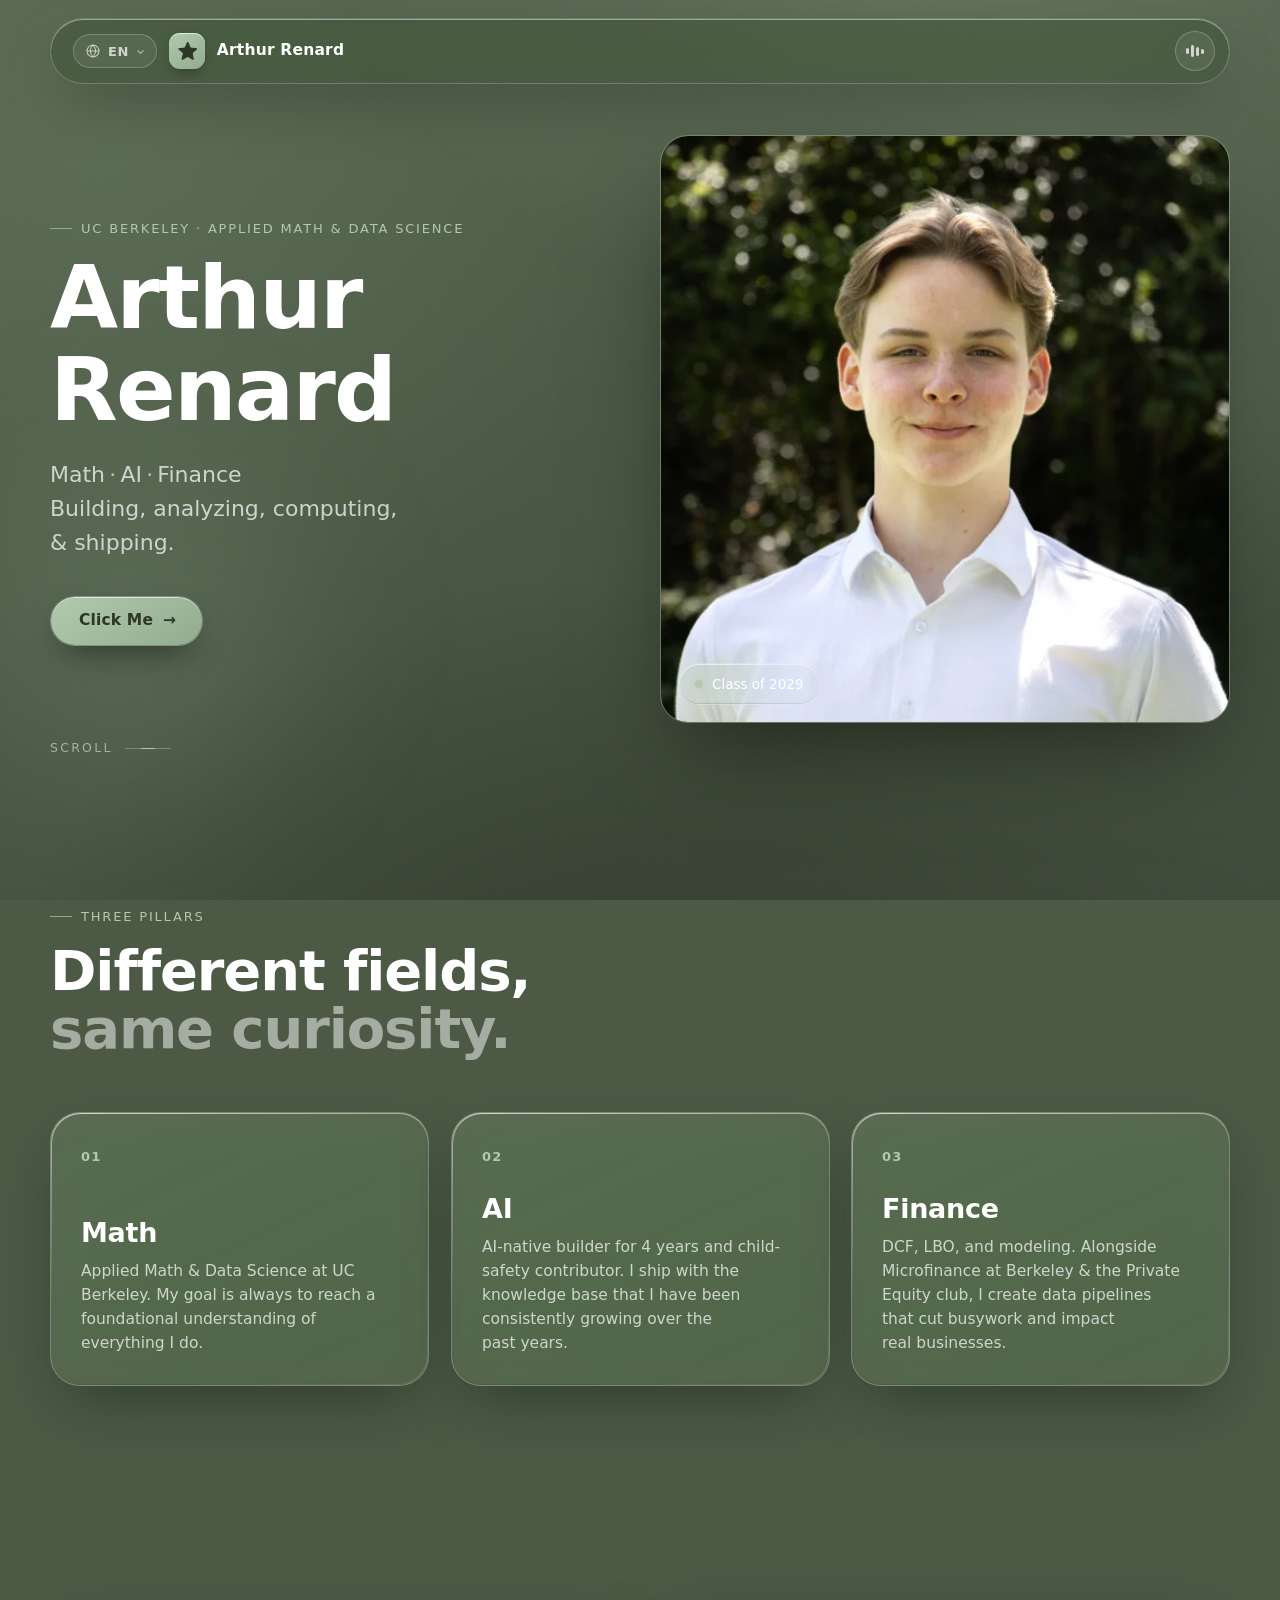
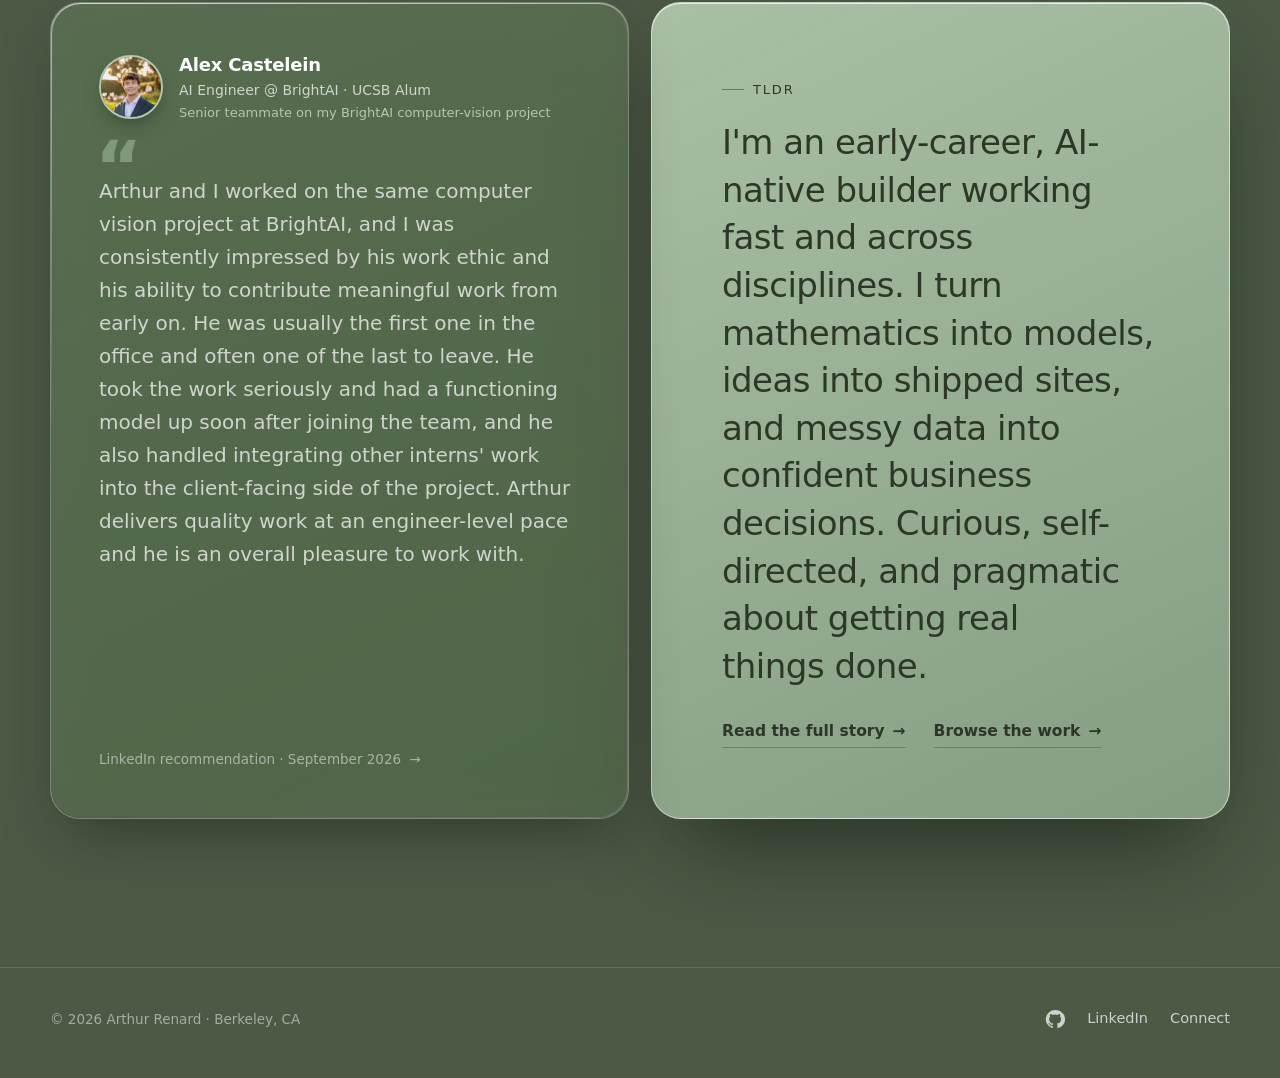
==== index.html @ 9ba9e8b3 "Fix blank pages on slow connections On a slow connection, clicking a page faded the current content " ====
<!DOCTYPE html>
<html lang="en">
<head>
  <meta charset="UTF-8" />
  <script>document.documentElement.classList.add("js");</script>
  <meta name="viewport" content="width=device-width, initial-scale=1.0" />
  <title>Arthur Renard — Math · AI · Finance</title>
  <meta name="description" content="Arthur Renard — UC Berkeley Applied Math & Data Science student, AI-native builder and analyst. Building, analyzing, and shipping across math, AI, and finance." />
  <meta property="og:title" content="Arthur Renard — Math · AI · Finance" />
  <meta property="og:description" content="AI-native builder and analyst working across math, AI, and finance." />
  <meta property="og:type" content="website" />
  <meta property="og:site_name" content="Arthur Renard" />
  <meta property="og:url" content="https://arthur-renard.com/" />
  <meta property="og:image" content="https://arthur-renard.com/og-image.png" />
  <meta property="og:image:width" content="1200" />
  <meta property="og:image:height" content="630" />
  <meta property="og:image:alt" content="Arthur Renard — Math · AI · Finance" />
  <meta name="twitter:card" content="summary_large_image" />
  <meta name="twitter:title" content="Arthur Renard — Math · AI · Finance" />
  <meta name="twitter:description" content="UC Berkeley Applied Math &amp; Data Science student, AI-native builder and analyst." />
  <meta name="twitter:image" content="https://arthur-renard.com/og-image.png" />
  <link rel="canonical" href="https://arthur-renard.com/" />
  <meta name="author" content="Arthur Renard" />
  <meta name="robots" content="index, follow, max-image-preview:large, max-snippet:-1" />
  <meta name="theme-color" content="#4b5945" />
  <meta name="keywords" content="Arthur Renard, UC Berkeley, Applied Math, Data Science, AI, machine learning, finance, LLM, builder" />

  <link rel="icon" type="image/png" sizes="96x96" href="favicon-96.png" />
  <link rel="icon" type="image/png" sizes="48x48" href="favicon-48.png" />
  <link rel="icon" type="image/png" sizes="32x32" href="favicon-32.png" />
  <link rel="icon" type="image/png" sizes="16x16" href="favicon-16.png" />
  <link rel="apple-touch-icon" sizes="180x180" href="apple-touch-icon.png" />
  <link rel="manifest" href="site.webmanifest" />

  <script type="application/ld+json">
  {
    "@context": "https://schema.org",
    "@type": "Person",
    "name": "Arthur Renard",
    "url": "https://arthur-renard.com/",
    "image": "https://arthur-renard.com/og-image.png",
    "jobTitle": "Applied Math & Data Science Student",
    "description": "UC Berkeley Applied Math & Data Science student, AI-native builder and analyst working across math, AI, and finance.",
    "alumniOf": { "@type": "CollegeOrUniversity", "name": "University of California, Berkeley" },
    "knowsAbout": ["Artificial Intelligence", "Mathematics", "Finance", "Machine Learning", "Data Science", "Large Language Models"],
    "sameAs": [
      "https://github.com/arthur-r-bot",
      "https://www.linkedin.com/in/arthur-m-renard"
    ]
  }
  </script>

  <link rel="stylesheet" href="styles.css?v=3" />
  <style id="tweak-overrides">
    /* Horizontal-drift controls (driven by the Tweaks panel) */
    /* Defaults match the saved Tweaks below, so the hero looks the same
       when Home arrives through an in-place page swap (router.js). */
    :root { --h-drift-dur: 4s; --h-drift-dist: 64px; --portrait-ratio: 1.6; --hero-min: 82vh; }
    .reveal[data-drift="left"]  { --drift: calc(var(--h-drift-dist) * -1); }
    .reveal[data-drift="right"] { --drift: var(--h-drift-dist); }
    .reveal[data-drift="left"],
    .reveal[data-drift="right"] {
      transition: opacity 0.9s var(--ease-out), transform var(--h-drift-dur) var(--ease-out);
    }

    /* Hero fills the viewport; scroll hint sits near the bottom. */
    .hero {
      min-height: var(--hero-min, 100vh);
      display: flex;
      flex-direction: column;
      padding-top: clamp(118px, 15vh, 175px);
      padding-bottom: 34px;
      overflow-x: clip;
    }
    .hero > .hero-grid {
      flex: 1 1 auto;
      /* Widen the portrait column so the headshot fills the dead space */
      grid-template-columns: minmax(0, 1fr) minmax(360px, 1.02fr);
      gap: clamp(28px, 4vw, 64px);
      align-items: center;
    }
    .hero .scroll-hint { margin: 16px auto 0; }

    /* Big headshot: fills its (wide) column; height follows the ratio knob,
       capped so it never overruns the hero. Double-click a filled slot to
       reposition the crop. */
    .hero-portrait { max-width: none; width: 100%; justify-self: stretch; }
    .portrait-slot {
      width: 100%;
      height: auto;
      aspect-ratio: 1 / var(--portrait-ratio, 1.3);
      max-height: calc(var(--hero-min, 100vh) - 150px);
    }

    @media (max-width: 860px) {
      .hero { min-height: 0; padding-top: clamp(120px, 18vh, 160px); }
      .hero > .hero-grid { grid-template-columns: 1fr; }
      .hero-portrait { max-width: 440px; justify-self: center; margin: 0 auto 10px; }
      .portrait-slot { max-height: none; }
    }
  </style>
</head>
<body>
  <div class="bg-field"></div>
  <div class="bg-grain"></div>
  <div class="scroll-progress"></div>

  <nav class="nav">
    <div class="nav-left">
      <div class="lang-switch">
        <button class="lang-btn" aria-haspopup="listbox" aria-expanded="false" aria-label="Change language">
          <svg class="lang-globe" viewBox="0 0 24 24" fill="none" stroke="currentColor" stroke-width="1.6">
            <circle cx="12" cy="12" r="9"></circle>
            <path d="M3 12h18"></path>
            <path d="M12 3c2.6 2.7 3.9 5.8 3.9 9s-1.3 6.3-3.9 9c-2.6-2.7-3.9-5.8-3.9-9S9.4 5.7 12 3z"></path>
          </svg>
          <span class="lang-code">EN</span>
          <svg class="lang-caret" viewBox="0 0 12 12" fill="none" stroke="currentColor" stroke-width="1.8"><path d="M2 4.5l4 4 4-4"></path></svg>
        </button>
        <ul class="lang-menu" role="listbox" aria-label="Language">
          <li><button data-lang="en" role="option">English</button></li>
          <li><button data-lang="fr" role="option">Français</button></li>
          <li><button data-lang="ko" role="option">한국어</button></li>
          <li><button data-lang="es" role="option">Español</button></li>
        </ul>
      </div>
      <a class="brand" href="index.html">
        <span class="monogram" role="img" aria-label="Arthur Renard"><span class="mono-glyph" aria-hidden="true"></span></span>
        <span class="brand-name">Arthur Renard</span>
      </a>
    </div>
    <div class="nav-links">
      <a href="index.html" data-i18n="navHome">Home</a>
      <a href="about.html" data-i18n="navAbout">About</a>
      <a href="work.html" data-i18n="navWork">Work</a>
      <a href="connect.html" data-i18n="navConnect">Connect</a>
    </div>
    <button class="nav-toggle" aria-label="Menu"><span></span><span></span><span></span></button>
  </nav>

  <main>
    <!-- ============ HERO ============ -->
    <section class="hero section-pad" data-screen-label="Home — Hero">
      <div class="wrap hero-grid">
        <div class="hero-copy">
          <span class="eyebrow reveal" data-drift="left" data-i18n="heroEyebrow">UC Berkeley · Applied Math &amp; Data Science</span>
          <h1 class="reveal" data-drift="left" data-delay="1">Arthur<br />Renard</h1>
          <p class="lead hero-line reveal" data-drift="left" data-delay="2" data-i18n="heroLine">
            Math&#8202;<span class="dot">·</span>&#8202;AI&#8202;<span class="dot">·</span>&#8202;Finance<br />Building, analyzing, computing, &amp; shipping.
          </p>
          <div class="hero-cta reveal" data-drift="left" data-delay="3">
            <!-- One morphing shape (morph.js): Click Me → the three pages → flies into the nav -->
            <div class="cm" data-state="idle">
              <span class="cm-fill" aria-hidden="true"></span>
              <button class="cm-trigger" type="button" aria-expanded="false" aria-controls="cmOptions">
                <span class="cm-trigger-in"><span data-i18n="clickMe">Click Me</span><span class="arr" aria-hidden="true">→</span></span>
              </button>
              <nav class="cm-options" id="cmOptions" aria-label="Pages">
                <span class="cm-ind" aria-hidden="true"></span>
                <a class="cm-opt" href="about.html"><span data-i18n="navAbout">About</span></a>
                <a class="cm-opt" href="work.html"><span data-i18n="navWork">Work</span></a>
                <a class="cm-opt" href="connect.html"><span data-i18n="navConnect">Connect</span></a>
              </nav>
            </div>
          </div>
        </div>

        <div class="hero-portrait reveal" data-drift="right" data-delay="2">
          <div class="portrait-glow"></div>
          <image-slot id="portrait" class="portrait-slot" shape="rounded" radius="26"
            placeholder="Drop the white-shirt portrait"></image-slot>
          <div class="portrait-badge glass" data-i18n="badgeClass">
            <span class="badge-dot"></span> Class of 2029
          </div>
        </div>
      </div>
      <div class="scroll-hint reveal" data-drift="up" data-delay="4">
        <span data-i18n="scrollWord">Scroll</span>
        <span class="scroll-rail"><span class="scroll-bead"></span></span>
      </div>
    </section>

    <!-- ============ THREE PILLARS ============ -->
    <section class="section-pad pillars" data-screen-label="Home — Pillars">
      <div class="wrap">
        <div class="sec-head reveal" data-drift="left">
          <span class="eyebrow" data-i18n="pillarsEyebrow">Three pillars</span>
          <h2 data-i18n="pillarsTitle">Different fields,<br /><span class="muted">same curiosity.</span></h2>
        </div>
        <div class="pillar-grid">
          <article class="glass pillar reveal" data-drift="up" data-delay="1">
            <div class="pillar-tag">01</div>
            <h3 data-i18n="pillarMath">Math</h3>
            <p data-i18n="pillarMathP">Applied Math &amp; Data Science at UC Berkeley. My goal is always to reach a foundational understanding of everything I do.</p>
          </article>
          <article class="glass pillar reveal" data-drift="up" data-delay="2">
            <div class="pillar-tag">02</div>
            <h3 data-i18n="pillarAI">AI</h3>
            <p data-i18n="pillarAIP">AI-native builder for 4 years and child-safety contributor. I ship with the knowledge base that I have been consistently growing over the past years.</p>
          </article>
          <article class="glass pillar reveal" data-drift="up" data-delay="3">
            <div class="pillar-tag">03</div>
            <h3 data-i18n="pillarFinance">Finance</h3>
            <p data-i18n="pillarFinanceP">DCF, LBO, and modeling. Alongside Microfinance at Berkeley &amp; the Private Equity club, I create data pipelines that cut busywork and impact real businesses.</p>
          </article>
        </div>
      </div>
    </section>

    <!-- ============ INTRO / TEASER ============ -->
    <section class="section-pad intro" data-screen-label="Home — Intro">
      <div class="wrap intro-grid">
        <div class="glass-light intro-panel reveal" data-drift="right">
          <span class="eyebrow eyebrow-dark" data-i18n="introEyebrow">TLDR</span>
          <p class="intro-text" data-i18n="introText">I'm an early-career, AI-native builder working fast and across disciplines. I turn mathematics into models, ideas into shipped sites, and messy data into confident business decisions. Curious, self-directed, and pragmatic about getting real things done.</p>
          <div class="intro-links">
            <a class="link-arrow" href="about.html" data-i18n="introLink1">Read the full story <span class="arr">→</span></a>
            <a class="link-arrow" href="work.html" data-i18n="introLink2">Browse the work <span class="arr">→</span></a>
          </div>
        </div>

        <!-- Recommendation (verbatim from LinkedIn; left column on desktop) -->
        <figure class="glass rec-card reveal" data-drift="left">
          <figcaption class="rec-head">
            <img class="rec-photo" src="images/alex-castelein.jpg" alt="Alex Castelein" width="64" height="64" loading="lazy" />
            <span class="rec-who">
              <span class="rec-name">Alex Castelein</span>
              <span class="rec-role">AI Engineer @ BrightAI · UCSB Alum</span>
              <span class="rec-rel" data-i18n="recRelation">Senior teammate on my BrightAI computer-vision project</span>
            </span>
          </figcaption>
          <blockquote class="rec-quote" lang="en">
            <p>Arthur and I worked on the same computer vision project at BrightAI, and I was consistently impressed by his work ethic and his ability to contribute meaningful work from early on. He was usually the first one in the office and often one of the last to leave. He took the work seriously and had a functioning model up soon after joining the team, and he also handled integrating other interns' work into the client-facing side of the project. Arthur delivers quality work at an engineer-level pace and he is an overall pleasure to work with.</p>
          </blockquote>
          <a class="rec-source" href="https://www.linkedin.com/in/arthur-m-renard" target="_blank" rel="noopener" data-i18n="recSource">LinkedIn recommendation · September 2026 <span class="arr">→</span></a>
        </figure>
      </div>
    </section>
  </main>

  <footer class="site-footer">
    <div class="wrap">
      <div class="copy">© 2026 Arthur Renard · Berkeley, CA</div>
      <div class="f-links">
        <a href="https://github.com/arthur-r-bot" target="_blank" rel="noopener" aria-label="GitHub" class="f-icon">
          <svg viewBox="0 0 24 24" fill="currentColor" aria-hidden="true">
            <path d="M12 1.27a11 11 0 0 0-3.48 21.46c.55.1.75-.24.75-.53v-1.87c-3.06.67-3.7-1.3-3.7-1.3-.5-1.28-1.23-1.62-1.23-1.62-1-.69.08-.67.08-.67 1.11.08 1.7 1.15 1.7 1.15.98 1.69 2.58 1.2 3.21.92.1-.72.39-1.2.7-1.48-2.44-.28-5.01-1.23-5.01-5.46 0-1.2.43-2.19 1.14-2.96-.11-.28-.5-1.4.11-2.92 0 0 .93-.3 3.05 1.13a10.5 10.5 0 0 1 5.56 0c2.12-1.43 3.05-1.13 3.05-1.13.61 1.52.22 2.64.11 2.92.71.77 1.14 1.76 1.14 2.96 0 4.24-2.58 5.18-5.03 5.45.4.34.75 1.01.75 2.04v3.02c0 .29.2.64.76.53A11 11 0 0 0 12 1.27Z"></path>
          </svg>
        </a>
        <a href="https://www.linkedin.com/in/arthur-m-renard" target="_blank" rel="noopener">LinkedIn</a>
        <a href="connect.html" data-i18n="navConnect">Connect</a>
      </div>
    </div>
  </footer>

  <script src="image-slot.js"></script>
  <script src="app.js?v=3"></script>
  <script src="i18n.js?v=2"></script>
  <script src="router.js?v=3"></script>
  <script src="motion.js?v=2"></script>
  <script src="morph.js?v=2"></script>
  <script src="sound.js?v=2"></script>
</body>
</html>
---- styles.css ----
/* ===========================================================
   Arthur Renard — personal site
   Sage-green liquid-glass design system
   =========================================================== */

:root {
  /* Sage ramp (from brief) */
  --green-deepest: #3e4a39;   /* deepest — gradient floor */
  --green-base:    #4b5945;   /* primary page background */
  --green-mid:     #66785f;   /* panels, secondary surfaces */
  --sage:          #91ac8f;   /* accents, borders, hover */
  --sage-light:    #b2c9ad;   /* highlights, frosted tints */
  --ink-on-light:  #2c3727;   /* dark text on light sage panels */

  --white: #ffffff;
  --white-soft: rgba(255, 255, 255, 0.72);
  --white-faint: rgba(255, 255, 255, 0.5);

  /* Glass */
  --glass-tint:    rgba(178, 201, 173, 0.10);
  --glass-tint-2:  rgba(178, 201, 173, 0.16);
  --glass-border:  rgba(255, 255, 255, 0.22);
  --glass-edge:    rgba(255, 255, 255, 0.45);

  --radius-lg: 30px;
  --radius-md: 22px;
  --radius-sm: 14px;

  --shadow-soft: 0 24px 60px -20px rgba(20, 28, 18, 0.55);
  --shadow-deep: 0 40px 90px -30px rgba(15, 22, 13, 0.7);

  --maxw: 1180px;
  --ease: cubic-bezier(0.22, 0.61, 0.36, 1);
  --ease-out: cubic-bezier(0.16, 1, 0.3, 1);

  --font: -apple-system, BlinkMacSystemFont, "SF Pro Display", "SF Pro Text",
          "Segoe UI", system-ui, Helvetica, Arial, sans-serif;
}

* { box-sizing: border-box; }

html { scroll-behavior: smooth; overflow-x: hidden; }

body {
  margin: 0;
  font-family: var(--font);
  color: var(--white);
  background: var(--green-base);
  -webkit-font-smoothing: antialiased;
  text-rendering: optimizeLegibility;
  line-height: 1.5;
  overflow-x: hidden;
}

/* ---- Ambient background: depth + drifting glass blobs ---- */
.bg-field {
  position: fixed;
  inset: 0;
  z-index: -2;
  overflow: hidden;
  background:
    radial-gradient(1100px 700px at 78% -8%, rgba(178, 201, 173, 0.22), transparent 60%),
    radial-gradient(900px 800px at 8% 18%, rgba(102, 120, 95, 0.45), transparent 62%),
    radial-gradient(1200px 900px at 50% 118%, rgba(46, 56, 41, 0.85), transparent 55%),
    linear-gradient(160deg, #54634d 0%, var(--green-base) 42%, var(--green-deepest) 100%);
}
.bg-field::before,
.bg-field::after {
  content: "";
  position: absolute;
  border-radius: 50%;
  filter: blur(70px);
  opacity: 0.5;
  will-change: transform;
}
.bg-field::before {
  width: 46vw; height: 46vw;
  top: 6%; right: -8%;
  background: radial-gradient(circle, rgba(178, 201, 173, 0.6), transparent 65%);
  transform: translateY(var(--blob1, 0));
}
.bg-field::after {
  width: 40vw; height: 40vw;
  bottom: 2%; left: -10%;
  background: radial-gradient(circle, rgba(145, 172, 143, 0.5), transparent 68%);
  transform: translateY(var(--blob2, 0));
}
/* faint grain */
.bg-grain {
  position: fixed;
  inset: 0;
  z-index: -1;
  pointer-events: none;
  opacity: 0.035;
  background-image: url("data:image/svg+xml,%3Csvg xmlns='http://www.w3.org/2000/svg' width='160' height='160'%3E%3Cfilter id='n'%3E%3CfeTurbulence type='fractalNoise' baseFrequency='0.85' numOctaves='2'/%3E%3C/filter%3E%3Crect width='100%25' height='100%25' filter='url(%23n)'/%3E%3C/svg%3E");
}

/* ---- Scroll progress bar ---- */
.scroll-progress {
  position: fixed;
  top: 0; left: 0;
  height: 2px;
  width: 100%;
  transform: scaleX(var(--p, 0));
  transform-origin: 0 50%;
  background: linear-gradient(90deg, var(--sage), var(--sage-light));
  z-index: 200;
  box-shadow: 0 0 12px rgba(178, 201, 173, 0.6);
}

/* ===========================================================
   Navigation
   =========================================================== */
.nav {
  position: fixed;
  top: 18px;
  left: 50%;
  transform: translateX(-50%);
  width: calc(100% - 40px);
  max-width: var(--maxw);
  z-index: 100;
  display: flex;
  align-items: center;
  justify-content: space-between;
  padding: 12px 14px 12px 22px;
  border-radius: 100px;
  background: rgba(60, 72, 55, 0.42);
  border: 1px solid var(--glass-border);
  backdrop-filter: blur(18px) saturate(160%);
  -webkit-backdrop-filter: blur(18px) saturate(160%);
  box-shadow: var(--shadow-soft), inset 0 1px 0 var(--glass-edge);
  transition: padding 0.4s var(--ease), background 0.4s var(--ease), top 0.4s var(--ease);
}
.nav.shrink {
  top: 10px;
  padding-top: 9px;
  padding-bottom: 9px;
  background: rgba(52, 63, 48, 0.6);
}
.brand {
  display: flex;
  align-items: center;
  gap: 12px;
  text-decoration: none;
  color: var(--white);
}

/* Left cluster: language switcher + brand */
.nav-left { display: flex; align-items: center; gap: 12px; }

.lang-switch { position: relative; }
.lang-btn {
  display: flex;
  align-items: center;
  gap: 7px;
  padding: 8px 11px;
  border-radius: 100px;
  cursor: pointer;
  color: var(--white-soft);
  background: rgba(255, 255, 255, 0.07);
  border: 1px solid var(--glass-border);
  font: inherit;
  font-size: 13px;
  font-weight: 550;
  letter-spacing: 0.04em;
  transition: background 0.3s var(--ease), color 0.3s var(--ease);
}
.lang-btn:hover { background: rgba(255, 255, 255, 0.14); color: var(--white); }
.lang-globe { width: 16px; height: 16px; display: block; opacity: 0.9; }
.lang-code { line-height: 1; }
.lang-caret { width: 9px; height: 9px; opacity: 0.7; transition: transform 0.3s var(--ease); }
.lang-switch.open .lang-caret { transform: rotate(180deg); }

.lang-menu {
  position: absolute;
  top: calc(100% + 10px);
  left: 0;
  margin: 0;
  padding: 6px;
  list-style: none;
  min-width: 168px;
  border-radius: 16px;
  background: rgba(52, 63, 48, 0.82);
  border: 1px solid var(--glass-border);
  backdrop-filter: blur(20px) saturate(160%);
  -webkit-backdrop-filter: blur(20px) saturate(160%);
  box-shadow: var(--shadow-deep), inset 0 1px 0 var(--glass-edge);
  opacity: 0;
  transform: translateY(-8px);
  pointer-events: none;
  transition: opacity 0.26s var(--ease), transform 0.26s var(--ease);
  z-index: 120;
}
.lang-switch.open .lang-menu { opacity: 1; transform: translateY(0); pointer-events: auto; }
.lang-menu li { margin: 0; }
.lang-menu button {
  display: flex;
  align-items: center;
  justify-content: space-between;
  width: 100%;
  padding: 10px 13px;
  border: 0;
  border-radius: 11px;
  background: transparent;
  color: var(--white-soft);
  font: inherit;
  font-size: 14.5px;
  text-align: left;
  cursor: pointer;
  transition: background 0.2s var(--ease), color 0.2s var(--ease);
}
.lang-menu button:hover { background: rgba(255, 255, 255, 0.08); color: var(--white); }
.lang-menu button.active {
  color: var(--ink-on-light);
  background: linear-gradient(145deg, var(--sage-light), var(--sage));
}
.lang-menu button.active::after { content: "✓"; font-size: 12px; }
.brand .monogram {
  width: 36px; height: 36px;
  display: grid;
  place-items: center;
  border-radius: 11px;
  font-weight: 600;
  font-size: 15px;
  letter-spacing: 0.5px;
  color: var(--ink-on-light);
  background: linear-gradient(145deg, var(--sage-light), var(--sage));
  box-shadow: inset 0 1px 0 rgba(255,255,255,0.6), 0 6px 16px -6px rgba(0,0,0,0.5);
  overflow: hidden;
}
.brand .mono-glyph {
  width: 22px; height: 22px;
  background: var(--ink-on-light);
  -webkit-mask-repeat: no-repeat; -webkit-mask-position: center; -webkit-mask-size: contain;
  mask-repeat: no-repeat; mask-position: center; mask-size: contain;
  transition: opacity 0.5s var(--ease), transform 0.55s var(--ease);
  will-change: opacity, transform;
}
/* fall out the bottom of the square on exit */
.brand .mono-glyph.mono-out  { opacity: 0; transform: translateY(22px); }
/* start above the square, ready to fall into place */
.brand .mono-glyph.mono-prep { transition: none; opacity: 0; transform: translateY(-22px); }
@media (prefers-reduced-motion: reduce) {
  .brand .mono-glyph.mono-out, .brand .mono-glyph.mono-prep { transform: none; }
}
.brand .brand-name {
  font-size: 15.5px;
  font-weight: 550;
  letter-spacing: 0.2px;
  white-space: nowrap;
  line-height: 1.1;
}
.brand .brand-name span { color: var(--white-faint); font-weight: 400; }

.nav-links {
  display: flex;
  align-items: center;
  gap: 4px;
}
.nav-links a {
  position: relative;
  text-decoration: none;
  color: var(--white-soft);
  font-size: 14.5px;
  font-weight: 450;
  white-space: nowrap;
  padding: 9px 16px;
  border-radius: 100px;
  transition: color 0.3s var(--ease), background 0.3s var(--ease);
}
.nav-links a:hover { color: var(--white); background: rgba(255,255,255,0.08); }
.nav-links a.active {
  color: var(--ink-on-light);
  background: linear-gradient(145deg, var(--sage-light), var(--sage));
  box-shadow: inset 0 1px 0 rgba(255,255,255,0.5);
}

.nav-toggle { display: none; }

/* ===========================================================
   Layout primitives
   =========================================================== */
main { position: relative; z-index: 1; }

.wrap { width: calc(100% - 40px); max-width: var(--maxw); margin: 0 auto; }

section { position: relative; }

.section-pad { padding: clamp(80px, 12vh, 150px) 0; }

.eyebrow {
  display: inline-flex;
  align-items: center;
  gap: 9px;
  font-size: 13px;
  letter-spacing: 0.14em;
  text-transform: uppercase;
  color: var(--sage-light);
  font-weight: 500;
}
.eyebrow::before {
  content: "";
  width: 22px; height: 1px;
  background: var(--sage);
}

h1, h2, h3 { font-weight: 600; line-height: 1.04; letter-spacing: -0.02em; margin: 0; }
h1 { font-size: clamp(44px, 7vw, 88px); font-weight: 600; }
h2 { font-size: clamp(32px, 4.6vw, 56px); }
h3 { font-size: clamp(21px, 2.4vw, 27px); letter-spacing: -0.01em; }

.lead { font-size: clamp(18px, 2.1vw, 22px); color: var(--white-soft); font-weight: 400; line-height: 1.55; }
p { text-wrap: pretty; }

/* ===========================================================
   Glass surfaces
   =========================================================== */
.glass {
  position: relative;
  background: linear-gradient(155deg, var(--glass-tint-2), var(--glass-tint));
  border: 1px solid var(--glass-border);
  border-radius: var(--radius-lg);
  backdrop-filter: blur(22px) saturate(150%);
  -webkit-backdrop-filter: blur(22px) saturate(150%);
  box-shadow: var(--shadow-soft), inset 0 1px 0 var(--glass-edge), inset 0 -1px 1px rgba(0,0,0,0.12);
}
.glass::after {
  /* specular edge highlight */
  content: "";
  position: absolute;
  inset: 0;
  border-radius: inherit;
  padding: 1px;
  background: linear-gradient(150deg, rgba(255,255,255,0.55), rgba(255,255,255,0) 40%, rgba(255,255,255,0) 70%, rgba(255,255,255,0.18));
  -webkit-mask: linear-gradient(#000 0 0) content-box, linear-gradient(#000 0 0);
  -webkit-mask-composite: xor;
  mask-composite: exclude;
  pointer-events: none;
}

/* light sage glass panel (dark text) */
.glass-light {
  background: linear-gradient(155deg, rgba(178,201,173,0.92), rgba(145,172,143,0.82));
  color: var(--ink-on-light);
  border: 1px solid rgba(255,255,255,0.5);
  border-radius: var(--radius-lg);
  box-shadow: var(--shadow-deep), inset 0 1px 0 rgba(255,255,255,0.7);
}

/* ===========================================================
   Buttons
   =========================================================== */
.btn {
  display: inline-flex;
  align-items: center;
  gap: 10px;
  text-decoration: none;
  font-size: 15.5px;
  font-weight: 550;
  white-space: nowrap;
  padding: 14px 26px;
  border-radius: 100px;
  cursor: pointer;
  border: 1px solid transparent;
  transition: transform 0.35s var(--ease), box-shadow 0.35s var(--ease), background 0.35s var(--ease);
  will-change: transform;
}
.btn .arr { transition: transform 0.35s var(--ease); }
.btn:hover .arr { transform: translateX(4px); }
.btn-primary {
  color: var(--ink-on-light);
  background: linear-gradient(145deg, var(--sage-light), var(--sage));
  box-shadow: inset 0 1px 0 rgba(255,255,255,0.6), 0 14px 34px -14px rgba(0,0,0,0.7);
}
.btn-primary:hover { transform: translateY(-2px); box-shadow: inset 0 1px 0 rgba(255,255,255,0.6), 0 22px 44px -16px rgba(0,0,0,0.75); }
.btn-ghost {
  color: var(--white);
  background: rgba(255,255,255,0.07);
  border: 1px solid var(--glass-border);
  backdrop-filter: blur(10px);
  -webkit-backdrop-filter: blur(10px);
}
.btn-ghost:hover { background: rgba(255,255,255,0.14); transform: translateY(-2px); }

/* ===========================================================
   Lateral-drift reveal (signature motion)
   =========================================================== */
.reveal {
  opacity: 0;
  transform: translateX(var(--drift, 64px)) translateY(14px);
  transition: opacity 0.9s var(--ease-out), transform 1s var(--ease-out);
  will-change: transform, opacity;
}
.reveal.in {
  opacity: 1;
  transform: translateX(0) translateY(0);
}
.reveal[data-drift="left"]  { --drift: -64px; }
.reveal[data-drift="right"] { --drift: 64px; }
.reveal[data-drift="up"]    { --drift: 0px; transform: translateY(36px); }
.reveal[data-delay="1"] { transition-delay: 0.08s; }
.reveal[data-delay="2"] { transition-delay: 0.16s; }
.reveal[data-delay="3"] { transition-delay: 0.24s; }
.reveal[data-delay="4"] { transition-delay: 0.32s; }

@media (prefers-reduced-motion: reduce) {
  html { scroll-behavior: auto; }
  .reveal { opacity: 1 !important; transform: none !important; transition: none !important; }
  .bg-field::before, .bg-field::after { transform: none !important; }
}

/* Static fallback: when the runtime can't advance animations, show the
   visible end-state of every reveal instantly (never blank). */
.no-anim .reveal { opacity: 1 !important; transform: none !important; transition: none !important; }
.no-anim .scroll-bead { animation: none !important; left: 16px !important; }

/* ===========================================================
   Footer
   =========================================================== */
.site-footer {
  position: relative;
  z-index: 1;
  margin-top: 40px;
  padding: 40px 0 48px;
  border-top: 1px solid rgba(255,255,255,0.12);
}
.site-footer .wrap {
  display: flex;
  align-items: center;
  justify-content: space-between;
  gap: 20px;
  flex-wrap: wrap;
}
.site-footer .f-links { display: flex; align-items: center; gap: 22px; flex-wrap: wrap; }
.site-footer a { color: var(--white-soft); text-decoration: none; font-size: 14.5px; transition: color 0.3s; }
.site-footer a:hover { color: var(--white); }
.site-footer .f-icon { display: inline-flex; }
.site-footer .f-icon svg { width: 20px; height: 20px; display: block; }
.site-footer .copy { color: var(--white-faint); font-size: 13.5px; }

/* ===========================================================
   Page: HOME
   =========================================================== */
.hero { padding-top: clamp(150px, 22vh, 230px); }
.hero-grid {
  display: grid;
  grid-template-columns: 1.05fr 0.95fr;
  gap: clamp(30px, 6vw, 80px);
  align-items: center;
}
.hero-copy { min-width: 0; }
.hero-copy h1 { margin: 14px 0 22px; }
.hero-line { max-width: 30ch; }
.hero-line .dot { color: var(--sage-light); padding: 0 2px; }
.hero-cta { display: flex; gap: 14px; margin-top: 36px; flex-wrap: wrap; }

.hero-portrait { position: relative; justify-self: center; width: 100%; max-width: 440px; }
.portrait-slot {
  display: block;
  width: 100%;
  aspect-ratio: 4 / 5;
  border-radius: 28px;
  box-shadow: var(--shadow-deep), inset 0 1px 0 rgba(255,255,255,0.25);
  border: 1px solid var(--glass-border);
  overflow: hidden;
}
.portrait-glow {
  position: absolute;
  inset: -10% -4% -6% -4%;
  border-radius: 40px;
  background: radial-gradient(closest-side, rgba(178,201,173,0.5), transparent 78%);
  filter: blur(28px);
  z-index: -1;
}
.portrait-badge {
  position: absolute;
  left: 18px; bottom: 18px;
  display: inline-flex;
  align-items: center;
  gap: 9px;
  padding: 10px 16px;
  font-size: 13.5px;
  font-weight: 500;
  border-radius: 100px;
}
.badge-dot {
  width: 8px; height: 8px; border-radius: 50%;
  background: var(--sage-light);
  box-shadow: 0 0 10px var(--sage-light);
}

.scroll-hint {
  display: flex;
  align-items: center;
  gap: 12px;
  margin: clamp(50px, 8vh, 90px) auto 0;
  width: calc(100% - 40px);
  max-width: var(--maxw);
  color: var(--white-faint);
  font-size: 12.5px;
  letter-spacing: 0.18em;
  text-transform: uppercase;
}
.scroll-rail {
  position: relative;
  width: 46px; height: 1px;
  background: rgba(255,255,255,0.25);
  overflow: hidden;
}
.scroll-bead {
  position: absolute; top: -1.5px; left: 0;
  width: 14px; height: 4px; border-radius: 4px;
  background: var(--sage-light);
  animation: bead 2.4s var(--ease) infinite;
}
@keyframes bead { 0% { left: -14px; } 60%,100% { left: 46px; } }

/* Section heads */
.sec-head { max-width: 720px; margin-bottom: clamp(40px, 6vh, 64px); }
.sec-head h2 { margin-top: 16px; }
.muted { color: var(--white-faint); }

/* Pillars */
.pillar-grid {
  display: grid;
  grid-template-columns: repeat(3, 1fr);
  gap: 22px;
}
.pillar {
  padding: 34px 30px 30px;
  min-height: 250px;
  display: flex;
  flex-direction: column;
  transition: transform 0.5s var(--ease), box-shadow 0.5s var(--ease);
}
.pillar:hover { transform: translateY(-6px); box-shadow: var(--shadow-deep), inset 0 1px 0 var(--glass-edge); }
.pillar-tag {
  font-size: 13px; font-weight: 600; letter-spacing: 0.1em;
  color: var(--sage-light);
  margin-bottom: auto;
}
.pillar h3 { margin: 28px 0 12px; }
.pillar p { color: var(--white-soft); font-size: 15.5px; margin: 0; line-height: 1.55; }

/* Intro panel */
.intro-panel { padding: clamp(40px, 6vw, 70px); }
.eyebrow-dark { color: var(--ink-on-light); }
.eyebrow-dark::before { background: var(--ink-on-light); opacity: 0.5; }
.intro-text {
  font-size: clamp(22px, 3vw, 34px);
  line-height: 1.4;
  font-weight: 500;
  letter-spacing: -0.015em;
  margin: 20px 0 30px;
  max-width: 24ch;
  color: var(--ink-on-light);
}
.intro-links { display: flex; gap: 28px; flex-wrap: wrap; }
.link-arrow {
  display: inline-flex; align-items: center; gap: 8px;
  white-space: nowrap;
  text-decoration: none;
  font-weight: 550; font-size: 15.5px;
  color: var(--ink-on-light);
  padding-bottom: 3px;
  border-bottom: 1px solid rgba(44,55,39,0.3);
  transition: border-color 0.3s, gap 0.3s;
}
.link-arrow .arr { transition: transform 0.3s var(--ease); }
.link-arrow:hover { border-color: var(--ink-on-light); }

/* TLDR + recommendation side by side (recommendation on the left) */
.intro-grid {
  display: grid;
  grid-template-columns: 1fr 1fr;
  gap: 22px;
  align-items: stretch;
}
.intro-grid .rec-card { grid-column: 1; grid-row: 1; }
.intro-grid .intro-panel { grid-column: 2; grid-row: 1; }
.rec-card {
  margin: 0;
  padding: clamp(32px, 4vw, 48px);
  display: flex;
  flex-direction: column;
  gap: 22px;
}
.rec-head { display: flex; align-items: center; gap: 16px; }
.rec-photo {
  flex: none;
  width: 64px; height: 64px;
  border-radius: 50%;
  object-fit: cover;
  border: 2px solid var(--sage-light);
  box-shadow: 0 8px 20px -8px rgba(0,0,0,0.5);
}
.rec-who { display: flex; flex-direction: column; gap: 2px; min-width: 0; }
.rec-name { font-size: 18px; font-weight: 600; letter-spacing: -0.01em; }
.rec-role { font-size: 14px; color: var(--white-soft); }
.rec-rel { font-size: 13px; color: var(--sage-light); }
.rec-quote { margin: 0; position: relative; padding-top: 30px; }
.rec-quote::before {
  content: "\201C";
  position: absolute;
  top: -14px; left: -4px;
  font-size: 72px;
  line-height: 1;
  font-weight: 600;
  color: var(--sage);
  opacity: 0.7;
}
.rec-quote p {
  margin: 0;
  font-size: clamp(16px, 1.6vw, 20px);
  line-height: 1.65;
  color: var(--white-soft);
}
.rec-source {
  margin-top: auto;
  display: inline-flex;
  align-items: center;
  gap: 8px;
  align-self: flex-start;
  text-decoration: none;
  font-size: 13.5px;
  color: var(--white-faint);
  transition: color 0.3s;
}
.rec-source:hover { color: var(--white); }
.link-arrow:hover .arr { transform: translateX(4px); }

@media (max-width: 860px) {
  .pillar-grid { grid-template-columns: 1fr; }
  .pillar { min-height: 0; }
  .intro-grid { grid-template-columns: 1fr; }
  .intro-grid .rec-card, .intro-grid .intro-panel { grid-column: auto; grid-row: auto; }
  .hero-grid { grid-template-columns: 1fr; }
  .hero-portrait { grid-row: 1; max-width: 360px; margin-bottom: 10px; }
}

/* ===========================================================
   Shared: page head, CTA band
   =========================================================== */
.page-head { padding-top: clamp(150px, 20vh, 220px); padding-bottom: clamp(40px, 6vh, 70px); }
.page-head h1 { margin: 18px 0 26px; max-width: 14ch; }
.page-lead { max-width: 52ch; }

.btn-dark {
  color: var(--white);
  background: var(--green-deepest);
  box-shadow: inset 0 1px 0 rgba(255,255,255,0.12), 0 14px 30px -14px rgba(0,0,0,0.6);
}
.btn-dark:hover { transform: translateY(-2px); background: #36402f; }

.cta-band { padding-top: clamp(40px, 6vh, 70px); }
.cta-panel { padding: clamp(44px, 6vw, 72px); text-align: center; }
.cta-h { color: var(--ink-on-light); }
.cta-sub { color: rgba(44,55,39,0.78); font-size: clamp(16px, 2vw, 19px); margin: 14px 0 30px; }
.cta-actions { display: flex; gap: 22px; align-items: center; justify-content: center; flex-wrap: wrap; }

/* ===========================================================
   Page: ABOUT
   =========================================================== */
.narrative-grid {
  display: grid;
  grid-template-columns: 320px 1fr;
  gap: clamp(30px, 5vw, 70px);
  align-items: start;
}
.narrative-aside { position: sticky; top: 110px; }
.aside-card { padding: 28px 26px; }
.aside-row {
  display: flex;
  flex-direction: column;
  gap: 3px;
  padding: 13px 0;
  border-bottom: 1px solid rgba(255,255,255,0.12);
}
.aside-row:last-child { border-bottom: none; }
.aside-row .k { font-size: 12px; letter-spacing: 0.12em; text-transform: uppercase; color: var(--sage-light); }
.aside-row .v { font-size: 16px; color: var(--white); font-weight: 500; }

.narrative-body p { color: var(--white-soft); font-size: 17.5px; line-height: 1.65; margin: 0 0 22px; }
.narrative-body em { color: var(--white); font-style: normal; font-weight: 550; }
.narrative-body .big-p {
  color: var(--white);
  font-size: clamp(20px, 2.5vw, 27px);
  line-height: 1.45;
  font-weight: 500;
  letter-spacing: -0.01em;
  margin-bottom: 30px;
}
.narrative-body .big-p em { color: var(--sage-light); }

/* Beyond work */
.beyond-grid {
  display: grid;
  grid-template-columns: repeat(3, 1fr);
  gap: 20px;
}
.beyond-card { padding: 30px 28px; grid-column: span 1; transition: transform 0.5s var(--ease), box-shadow 0.5s var(--ease); }
.beyond-card.span-2 { grid-column: span 2; }
.beyond-card:hover { transform: translateY(-5px); box-shadow: var(--shadow-deep), inset 0 1px 0 var(--glass-edge); }
.beyond-card h3 { margin-bottom: 12px; }
.beyond-card p { color: var(--white-soft); font-size: 15.5px; line-height: 1.6; margin: 0; }
.beyond-card em { color: var(--sage-light); font-style: italic; }

/* ---- Guitar build card (Multi-instrumentalist) ---- */
.guitar-card { padding: 0; overflow: hidden; }
.guitar-card-grid {
  display: grid;
  grid-template-columns: 1fr clamp(220px, 26%, 300px);
  gap: clamp(24px, 3vw, 40px);
  align-items: stretch;
}
.guitar-card-text { padding: 30px 0 30px 28px; display: flex; flex-direction: column; }
.guitar-card-text h3 { margin-bottom: 12px; }
.guitar-card-text p { color: var(--white-soft); font-size: 15.5px; line-height: 1.6; margin: 0; }
.guitar-card-note {
  margin-top: 14px !important;
  font-size: 14px !important;
  color: var(--white-faint) !important;
  border-top: 1px solid rgba(255,255,255,0.12);
  padding-top: 14px;
}

.guitar-thumb {
  position: relative;
  display: block;
  border: 0;
  padding: 0;
  margin: 0;
  cursor: pointer;
  overflow: hidden;
  background: rgba(0,0,0,0.2);
  border-left: 1px solid var(--glass-border);
  min-height: 240px;
}
.guitar-thumb img {
  position: absolute;
  inset: 0;
  width: 100%;
  height: 100%;
  object-fit: cover;
  object-position: 50% 38%;
  transition: transform 0.6s var(--ease);
}
.guitar-thumb:hover img { transform: scale(1.05); }
.guitar-thumb-veil {
  position: absolute;
  inset: 0;
  background: linear-gradient(195deg, rgba(20,28,18,0) 35%, rgba(15,22,13,0.82) 100%);
  transition: background 0.4s var(--ease);
}
.guitar-thumb:hover .guitar-thumb-veil {
  background: linear-gradient(195deg, rgba(20,28,18,0.05) 25%, rgba(15,22,13,0.9) 100%);
}
.guitar-thumb-hint {
  position: absolute;
  left: 16px;
  right: 16px;
  bottom: 16px;
  display: flex;
  align-items: center;
  gap: 8px;
  text-align: left;
}
.gth-label { font-size: 14px; font-weight: 650; color: var(--white); letter-spacing: -0.01em; }
.gth-arr { font-size: 15px; color: var(--sage-light); transition: transform 0.35s var(--ease); }
.guitar-thumb:hover .gth-arr { transform: translateX(4px); }
.guitar-thumb:focus-visible { outline: 2px solid var(--sage-light); outline-offset: -3px; }

/* ---- Lightbox ---- */
body.glb-lock { overflow: hidden; }
.guitar-lightbox {
  position: fixed;
  inset: 0;
  z-index: 300;
  display: flex;
  align-items: center;
  justify-content: center;
  padding: clamp(14px, 3vw, 40px);
  opacity: 0;
  visibility: hidden;
  transition: opacity 0.35s var(--ease), visibility 0.35s var(--ease);
}
.guitar-lightbox.open { opacity: 1; visibility: visible; }
.glb-backdrop {
  position: absolute;
  inset: 0;
  background: rgba(10, 16, 9, 0.72);
  backdrop-filter: blur(14px) saturate(120%);
  -webkit-backdrop-filter: blur(14px) saturate(120%);
}
.glb-dialog {
  position: relative;
  width: min(960px, 100%);
  max-height: 92vh;
  display: flex;
  flex-direction: column;
  background: linear-gradient(155deg, rgba(64,76,57,0.86), rgba(44,55,40,0.92));
  border: 1px solid var(--glass-border);
  border-radius: var(--radius-lg);
  box-shadow: var(--shadow-deep), inset 0 1px 0 var(--glass-edge);
  overflow: hidden;
  transform: translateY(16px) scale(0.985);
  transition: transform 0.4s var(--ease-out);
}
.guitar-lightbox.open .glb-dialog { transform: translateY(0) scale(1); }
.glb-bar {
  display: flex;
  align-items: center;
  justify-content: space-between;
  padding: 16px 18px 14px;
  border-bottom: 1px solid rgba(255,255,255,0.1);
}
.glb-eyebrow {
  font-size: 12px;
  letter-spacing: 0.16em;
  text-transform: uppercase;
  color: var(--sage-light);
  font-weight: 600;
}
.glb-close {
  display: grid; place-items: center;
  width: 34px; height: 34px;
  border-radius: 10px;
  border: 1px solid var(--glass-border);
  background: rgba(255,255,255,0.07);
  color: var(--white-soft);
  cursor: pointer;
  transition: background 0.25s var(--ease), color 0.25s var(--ease), transform 0.25s var(--ease);
}
.glb-close svg { width: 17px; height: 17px; }
.glb-close:hover { background: rgba(255,255,255,0.16); color: var(--white); transform: rotate(90deg); }

.glb-stage {
  position: relative;
  flex: 1 1 auto;
  min-height: 0;
  display: flex;
  align-items: center;
  justify-content: center;
  padding: clamp(14px, 2.4vw, 26px);
  background:
    radial-gradient(120% 90% at 50% 30%, rgba(30,38,27,0.5), rgba(18,25,16,0.78));
}
.glb-imgwrap {
  flex: 1 1 auto;
  min-width: 0;
  display: flex;
  align-items: center;
  justify-content: center;
}
.glb-imgwrap img {
  max-width: 100%;
  max-height: min(58vh, 560px);
  width: auto;
  height: auto;
  border-radius: var(--radius-sm);
  border: 1px solid rgba(255,255,255,0.12);
  box-shadow: var(--shadow-deep);
  opacity: 0;
  transform: scale(0.98);
  transition: opacity 0.45s var(--ease), transform 0.45s var(--ease);
}
.glb-imgwrap img.is-in { opacity: 1; transform: scale(1); }
.glb-nav {
  flex: none;
  display: grid; place-items: center;
  width: 44px; height: 44px;
  border-radius: 50%;
  border: 1px solid var(--glass-border);
  background: rgba(20,28,18,0.5);
  color: var(--white);
  cursor: pointer;
  z-index: 2;
  backdrop-filter: blur(8px);
  -webkit-backdrop-filter: blur(8px);
  transition: background 0.25s var(--ease), transform 0.25s var(--ease), border-color 0.25s var(--ease);
}
.glb-nav svg { width: 20px; height: 20px; }
.glb-nav:hover { background: var(--sage); color: var(--ink-on-light); border-color: var(--sage-light); }
.glb-prev { margin-right: 4px; }
.glb-next { margin-left: 4px; }

.glb-caption {
  flex: none;
  padding: 18px clamp(18px, 2.4vw, 28px) 20px;
  border-top: 1px solid rgba(255,255,255,0.1);
  background: rgba(28,36,25,0.55);
}
.glb-meta { display: flex; align-items: baseline; gap: 14px; flex-wrap: wrap; }
.glb-step {
  font-size: 13px;
  font-weight: 700;
  letter-spacing: 0.04em;
  color: var(--sage-light);
  display: inline-flex;
  align-items: baseline;
  gap: 5px;
}
.glb-step-total { color: var(--white-faint); font-weight: 500; }
.glb-title { font-size: clamp(18px, 2.2vw, 22px); font-weight: 650; letter-spacing: -0.01em; color: var(--white); }
.glb-desc {
  margin: 8px 0 0;
  font-size: 15px;
  line-height: 1.55;
  color: var(--white-soft);
  max-width: 70ch;
  text-wrap: pretty;
}
.glb-dots { display: flex; gap: 8px; margin-top: 16px; flex-wrap: wrap; }
.glb-dot {
  width: 9px; height: 9px;
  border-radius: 50%;
  border: 0;
  padding: 0;
  cursor: pointer;
  background: rgba(255,255,255,0.22);
  transition: background 0.25s var(--ease), transform 0.25s var(--ease), width 0.3s var(--ease);
}
.glb-dot:hover { background: rgba(255,255,255,0.45); }
.glb-dot.active { background: var(--sage-light); width: 22px; border-radius: 6px; }

@media (prefers-reduced-motion: reduce) {
  .glb-imgwrap img, .guitar-thumb img, .glb-dialog { transition: opacity 0.2s linear; transform: none; }
}

@media (max-width: 680px) {
  .glb-stage { padding: 10px; }
  .glb-nav {
    position: absolute;
    top: 50%;
    transform: translateY(-50%);
    width: 40px; height: 40px;
  }
  .glb-prev { left: 8px; margin: 0; }
  .glb-next { right: 8px; margin: 0; }
  .glb-nav:hover { transform: translateY(-50%); }
  .glb-imgwrap img { max-height: 52vh; }
}


@media (max-width: 860px) {
  .narrative-grid { grid-template-columns: 1fr; }
  .narrative-aside { position: static; }
  .beyond-grid { grid-template-columns: 1fr; }
  .beyond-card.span-2 { grid-column: span 1; }
  .guitar-card-grid { grid-template-columns: 1fr; }
  .guitar-card-text { padding: 28px 28px 22px; }
  .guitar-thumb { min-height: 300px; border-left: 0; border-top: 1px solid var(--glass-border); }
}

/* ===========================================================
   Page: WORK
   =========================================================== */
.projects { padding: 20px 0 40px; }
.project {
  padding: clamp(34px, 5vw, 56px) 0;
  border-top: 1px solid rgba(255,255,255,0.13);
}
.project:first-child { border-top: none; }
.project-head {
  display: grid;
  grid-template-columns: 200px 1fr;
  gap: clamp(24px, 4vw, 60px);
  align-items: start;
}
.project-meta { display: flex; flex-direction: column; gap: 12px; align-items: flex-start; }
.project-num { font-size: 14px; font-weight: 600; letter-spacing: 0.1em; color: var(--white-faint); }
.project-intro h2 { font-size: clamp(28px, 3.6vw, 44px); }
.project-intro .role {
  display: inline-block;
  margin: 12px 0 18px;
  font-size: 15px;
  font-weight: 550;
  color: var(--sage-light);
}
.project-intro p { color: var(--white-soft); font-size: 17px; line-height: 1.62; max-width: 60ch; margin: 0 0 22px; }
.project-intro strong { color: var(--white); font-weight: 600; }
.project-intro em { color: var(--sage-light); font-style: normal; font-weight: 550; }

.tag {
  display: inline-flex;
  align-items: center;
  padding: 6px 13px;
  border-radius: 100px;
  font-size: 12.5px;
  font-weight: 600;
  letter-spacing: 0.03em;
  border: 1px solid var(--glass-border);
  background: rgba(255,255,255,0.06);
}
.tag-ai   { color: #d9e7d4; border-color: rgba(178,201,173,0.5); }
.tag-fin  { color: #e6eddf; }
.tag-math { color: #c6d8c2; }
.tag-code { color: #cfe3c9; border-color: rgba(178,201,173,0.35); }

.status-now {
  display: inline-flex;
  align-items: center;
  gap: 7px;
  margin-left: 12px;
  font-size: 13px;
  letter-spacing: 0.01em;
  color: var(--sage-light);
  vertical-align: middle;
}
.status-now .status-dot {
  width: 8px;
  height: 8px;
  border-radius: 50%;
  background: var(--sage-light);
  box-shadow: 0 0 0 0 rgba(178,201,173,0.6);
  animation: status-pulse 2.2s ease-out infinite;
}
@keyframes status-pulse {
  0%   { box-shadow: 0 0 0 0 rgba(178,201,173,0.55); }
  70%  { box-shadow: 0 0 0 7px rgba(178,201,173,0); }
  100% { box-shadow: 0 0 0 0 rgba(178,201,173,0); }
}
@media (prefers-reduced-motion: reduce) {
  .status-now .status-dot { animation: none; }
}

/* Dates for a finished role (no pulsing dot) */
.status-past {
  display: inline-flex;
  align-items: center;
  margin-left: 12px;
  font-size: 13px;
  letter-spacing: 0.01em;
  color: var(--white-faint);
  vertical-align: middle;
}

/* Highlight bullets inside a project card */
.project-points {
  list-style: none;
  margin: -6px 0 24px;
  padding: 0;
  max-width: 64ch;
  display: grid;
  gap: 10px;
}
.project-points li {
  position: relative;
  padding-left: 20px;
  color: var(--white-soft);
  font-size: 15.5px;
  line-height: 1.55;
}
.project-points li::before {
  content: "";
  position: absolute;
  left: 2px;
  top: 0.68em;
  width: 6px;
  height: 6px;
  border-radius: 50%;
  background: var(--sage-light);
}
.project-points strong { color: var(--white); font-weight: 600; }

.tag-row { display: flex; flex-wrap: wrap; gap: 9px; }
.chip {
  font-size: 13px;
  white-space: nowrap;
  color: var(--white-soft);
  padding: 7px 14px;
  border-radius: 100px;
  background: rgba(255,255,255,0.05);
  border: 1px solid rgba(255,255,255,0.12);
}

.project-shots {
  display: grid;
  grid-template-columns: 1fr 1fr;
  gap: 18px;
  margin-top: 34px;
  margin-left: calc(200px + clamp(24px, 4vw, 60px));
}
.project-shots figure { margin: 0; }
.project-shots .shot {
  display: block;
  width: 100%;
  height: auto;
  aspect-ratio: 16 / 10;
  border-radius: 16px;
  border: 1px solid var(--glass-border);
  box-shadow: var(--shadow-soft);
  overflow: hidden;
}
/* Taller frame so a contained screenshot shows in full */
.project-shots .shot-tall { aspect-ratio: 4 / 3.4; }
/* Square frame (logo) — sized ~ the prior frame's height */
.project-shots .shot-square { aspect-ratio: 1 / 1; width: min(100%, 250px); height: auto; }
/* Bright.AI logo — landscape frame matched to the artwork (496×215) */
.project-shots #bright-logo { aspect-ratio: 496 / 215; width: min(100%, 250px); height: auto; }
/* Clickable image frames */
.project-shots .shot-link {
  display: block;
  text-decoration: none;
  cursor: pointer;
  border-radius: 16px;
  transition: transform 0.4s var(--ease), box-shadow 0.4s var(--ease), opacity 0.3s var(--ease);
}
.project-shots .shot-link:hover { transform: translateY(-4px); }
.project-shots .shot-link:hover .shot { box-shadow: var(--shadow-deep); border-color: var(--sage); }
.project-shots .shot-link:focus-visible { outline: 2px solid var(--sage-light); outline-offset: 4px; }
.project-shots figcaption {
  margin-top: 10px;
  font-size: 13px;
  color: var(--white-faint);
}

.project-stat {
  margin-top: 30px;
  margin-left: calc(200px + clamp(24px, 4vw, 60px));
  display: inline-flex;
  align-items: baseline;
  gap: 16px;
  padding: 22px 30px;
}
.stat-num {
  font-size: clamp(38px, 5vw, 58px);
  font-weight: 600;
  letter-spacing: -0.03em;
  color: var(--sage-light);
}
.stat-label { font-size: 15px; color: var(--white-soft); max-width: 24ch; line-height: 1.4; }

/* Honors */
.honors-row { display: flex; flex-wrap: wrap; gap: 14px; }
.honor {
  display: inline-flex;
  align-items: center;
  gap: 11px;
  padding: 16px 24px;
  font-size: 15.5px;
  font-weight: 500;
  border-radius: 100px;
}
.honor-ico { color: var(--sage-light); font-size: 13px; }

@media (max-width: 760px) {
  .project-head { grid-template-columns: 1fr; gap: 16px; }
  .project-meta { flex-direction: row; align-items: center; }
  .project-shots { grid-template-columns: 1fr; margin-left: 0; }
  .project-stat { margin-left: 0; }
}

/* ===========================================================
   Page: CONNECT
   =========================================================== */
.connect-primary { margin-top: 36px; }
.btn.big { font-size: 18px; padding: 18px 32px; }

/* Form + LinkedIn layout */
.connect-main { padding-top: clamp(10px, 3vh, 40px); }
.connect-layout {
  display: grid;
  grid-template-columns: 1.35fr 0.65fr;
  gap: clamp(22px, 3vw, 36px);
  align-items: stretch;
}

.contact-form { padding: clamp(28px, 3.4vw, 44px); }
.form-row { display: flex; flex-direction: column; gap: 9px; margin-bottom: 22px; }
.form-row label {
  font-size: 13px;
  letter-spacing: 0.1em;
  text-transform: uppercase;
  color: var(--sage-light);
  font-weight: 550;
}
.form-row input,
.form-row textarea {
  width: 100%;
  font: inherit;
  font-size: 16px;
  color: var(--white);
  padding: 14px 16px;
  border-radius: var(--radius-sm);
  background: rgba(255, 255, 255, 0.06);
  border: 1px solid var(--glass-border);
  transition: border-color 0.3s var(--ease), background 0.3s var(--ease), box-shadow 0.3s var(--ease);
  resize: vertical;
}
.form-row textarea { min-height: 120px; line-height: 1.55; }
.form-row input::placeholder,
.form-row textarea::placeholder { color: rgba(255, 255, 255, 0.4); }
.form-row input:focus,
.form-row textarea:focus {
  outline: none;
  border-color: var(--sage);
  background: rgba(255, 255, 255, 0.1);
  box-shadow: 0 0 0 3px rgba(145, 172, 143, 0.22);
}
.form-row input:user-invalid,
.form-row textarea:user-invalid { border-color: #c98a7a; }
.form-hint { font-size: 12.5px; color: var(--white-faint); }

/* Honeypot — hidden from humans, visible to bots */
.hp-field { position: absolute; left: -9999px; width: 1px; height: 1px; opacity: 0; pointer-events: none; }

.contact-form .btn { margin-top: 4px; border: 0; cursor: pointer; }
.contact-form .btn:disabled { opacity: 0.7; cursor: progress; }

.form-status {
  margin: 16px 0 0;
  font-size: 14.5px;
  line-height: 1.5;
  max-width: 52ch;
  opacity: 0;
  transform: translateY(4px);
  transition: opacity 0.3s var(--ease), transform 0.3s var(--ease);
}
.form-status.show { opacity: 1; transform: translateY(0); }
.form-status.success { color: var(--sage-light); }
.form-status.error { color: #f0b6a6; }

/* Side column — matches the form's height; the sandbox flexes to fill
   the leftover space so the column starts and ends flush with the form. */
.connect-side { display: flex; flex-direction: column; gap: clamp(18px, 2.4vw, 28px); height: 100%; }
.linkedin-card { min-height: 0; }
.li-glyph { width: 30px; height: 30px; color: var(--sage-light); margin-bottom: 4px; }
.connect-note {
  display: flex;
  align-items: center;
  gap: 11px;
  padding: 18px 22px;
  font-size: 14.5px;
  color: var(--white-soft);
  border-radius: var(--radius-md);
}
.note-dot {
  width: 8px; height: 8px; border-radius: 50%; flex: none;
  background: var(--sage-light);
  box-shadow: 0 0 10px var(--sage-light);
}

/* Celestial sandbox widget */
.orbit-card { padding: 16px 16px 14px; display: flex; flex-direction: column; flex: 1 1 0; min-height: 0; }
.orbit-head {
  display: flex;
  align-items: center;
  justify-content: space-between;
  margin-bottom: 10px;
}
.orbit-title {
  font-size: 12.5px;
  letter-spacing: 0.12em;
  text-transform: uppercase;
  color: var(--sage-light);
  font-weight: 550;
}
.orbit-reset {
  display: grid; place-items: center;
  width: 26px; height: 26px;
  border-radius: 8px;
  border: 1px solid var(--glass-border);
  background: rgba(255, 255, 255, 0.06);
  color: var(--white-soft);
  cursor: pointer;
  transition: background 0.25s var(--ease), color 0.25s var(--ease), transform 0.4s var(--ease);
}
.orbit-reset svg { width: 14px; height: 14px; }
.orbit-reset:hover { background: rgba(255, 255, 255, 0.14); color: var(--white); transform: rotate(-35deg); }
.orbit-canvas {
  display: block;
  width: 100%;
  flex: 1 1 0;
  min-height: 150px;
  border-radius: var(--radius-sm);
  background:
    radial-gradient(120% 80% at 50% 50%, rgba(46, 56, 41, 0.55), rgba(30, 38, 27, 0.75));
  border: 1px solid rgba(255, 255, 255, 0.1);
  cursor: crosshair;
  touch-action: none;
}
.orbit-hint {
  display: block;
  margin-top: 9px;
  font-size: 12px;
  color: var(--white-faint);
  text-align: center;
}

.connect-cards-sec { padding-top: clamp(20px, 4vh, 50px); }
.connect-grid {
  display: grid;
  grid-template-columns: repeat(3, 1fr);
  gap: 20px;
}
.connect-card {
  display: flex;
  flex-direction: column;
  gap: 10px;
  padding: 32px 30px;
  text-decoration: none;
  color: var(--white);
  min-height: 190px;
  transition: transform 0.45s var(--ease), box-shadow 0.45s var(--ease), background 0.45s var(--ease);
}
.connect-card:hover { transform: translateY(-6px); box-shadow: var(--shadow-deep), inset 0 1px 0 var(--glass-edge); }
.cc-kind { font-size: 12.5px; letter-spacing: 0.14em; text-transform: uppercase; color: var(--sage-light); }
.cc-val { font-size: clamp(19px, 2.2vw, 23px); font-weight: 550; letter-spacing: -0.01em; margin-top: 2px; }
.cc-go { margin-top: auto; font-size: 14.5px; color: var(--white-soft); display: inline-flex; align-items: center; gap: 8px; }
.connect-card .arr { transition: transform 0.35s var(--ease); }
.connect-card:hover .arr { transform: translateX(4px); }

.signoff { padding-top: clamp(20px, 4vh, 50px); }
.signoff-panel {
  display: flex;
  align-items: center;
  gap: clamp(24px, 4vw, 44px);
  padding: clamp(34px, 5vw, 54px);
}
.signoff-mono {
  flex: none;
  width: 84px; height: 84px;
  display: grid; place-items: center;
  border-radius: 22px;
  font-size: 30px; font-weight: 600; letter-spacing: -0.5px;
  color: var(--ink-on-light);
  background: rgba(255,255,255,0.45);
  box-shadow: inset 0 1px 0 rgba(255,255,255,0.7), 0 10px 24px -12px rgba(0,0,0,0.4);
}
.signoff-line { font-size: clamp(20px, 2.6vw, 28px); font-weight: 550; letter-spacing: -0.015em; color: var(--ink-on-light); margin: 0 0 8px; }
.signoff-sub { font-size: 16px; color: rgba(44,55,39,0.75); margin: 0; }

@media (max-width: 760px) {
  .connect-grid { grid-template-columns: 1fr; }
  .connect-layout { grid-template-columns: 1fr; }
  .connect-side { height: auto; }
  .orbit-card { flex: none; }
  .orbit-canvas { flex: none; height: 210px; }
  .signoff-panel { flex-direction: column; text-align: center; align-items: center; }
}

/* ===========================================================
   Responsive
   =========================================================== */
@media (max-width: 760px) {
  .nav { padding: 10px 12px 10px 16px; }
  .brand .brand-name { display: none; }
  .nav-links {
    position: fixed;
    top: 78px; left: 50%;
    transform: translateX(-50%) translateY(-12px);
    flex-direction: column;
    align-items: stretch;
    gap: 4px;
    width: calc(100% - 40px);
    max-width: 420px;
    padding: 12px;
    border-radius: 24px;
    background: rgba(52, 63, 48, 0.82);
    border: 1px solid var(--glass-border);
    backdrop-filter: blur(20px) saturate(160%);
    -webkit-backdrop-filter: blur(20px) saturate(160%);
    box-shadow: var(--shadow-deep);
    opacity: 0;
    pointer-events: none;
    transition: opacity 0.3s var(--ease), transform 0.3s var(--ease);
  }
  .nav-links a { padding: 14px 18px; font-size: 16px; text-align: center; }
  .nav.open .nav-links { opacity: 1; pointer-events: auto; transform: translateX(-50%) translateY(0); }
  .nav-toggle {
    display: grid;
    place-items: center;
    width: 40px; height: 40px;
    border-radius: 11px;
    background: rgba(255,255,255,0.08);
    border: 1px solid var(--glass-border);
    cursor: pointer;
  }
  .nav-toggle span { display: block; width: 17px; height: 1.6px; background: var(--white); border-radius: 2px; transition: 0.3s; }
  .nav-toggle span + span { margin-top: 4px; }
  .nav.open .nav-toggle span:nth-child(1) { transform: translateY(5.6px) rotate(45deg); }
  .nav.open .nav-toggle span:nth-child(2) { opacity: 0; }
  .nav.open .nav-toggle span:nth-child(3) { transform: translateY(-5.6px) rotate(-45deg); }
}

/* ===========================================================
   In-place navigation (router.js)
   =========================================================== */
.sr-only {
  position: absolute !important;
  width: 1px; height: 1px;
  padding: 0; margin: -1px;
  overflow: hidden;
  clip: rect(0 0 0 0);
  white-space: nowrap;
  border: 0;
}
main:focus { outline: none; }

/* ===========================================================
   Click Me pill (morph.js)
   One shape: width/height/fill are driven by springs in JS; the
   label and the three page links swap inside it with a short blur.
   =========================================================== */
.cm { position: relative; display: inline-flex; align-items: center; }
/* No JS: the three pages are plain links. */
html:not(.js) .cm-trigger, html:not(.js) .cm-fill, html:not(.js) .cm-ind { display: none; }
html:not(.js) .cm-options { display: flex; flex-wrap: wrap; gap: 10px; }
html:not(.js) .cm-opt {
  padding: 14px 26px; border-radius: 100px;
  background: rgba(255,255,255,0.07); border: 1px solid var(--glass-border);
}

html.js .cm {
  height: 52px;
  border-radius: 100px;
  overflow: hidden;
  isolation: isolate;
  background: rgba(255,255,255,0.07);
  border: 1px solid var(--glass-border);
  backdrop-filter: blur(10px);
  -webkit-backdrop-filter: blur(10px);
  box-shadow: 0 14px 34px -14px rgba(0,0,0,0.7);
}
html.js .cm-fill {
  position: absolute;
  inset: 0;
  border-radius: inherit;
  background: linear-gradient(145deg, var(--sage-light), var(--sage));
  box-shadow: inset 0 1px 0 rgba(255,255,255,0.6);
  pointer-events: none;
}
html.js .cm-trigger {
  position: absolute;
  inset: 0;
  display: flex;
  align-items: center;
  padding: 0;
  margin: 0;
  border: 0;
  border-radius: inherit;
  background: none;
  font: inherit;
  color: var(--ink-on-light);
  cursor: pointer;
  z-index: 2;
}
html.js .cm[data-state="open"] .cm-trigger { pointer-events: none; }
.cm-trigger:focus-visible { outline: none; box-shadow: inset 0 0 0 2px var(--ink-on-light); }
.cm-trigger-in {
  display: inline-flex;
  align-items: center;
  gap: 10px;
  height: 50px;
  padding: 0 28px;
  font-size: 15.5px;
  font-weight: 600;
  letter-spacing: 0.01em;
  white-space: nowrap;
}
html.js .cm-options {
  position: absolute;
  left: 0;
  top: 0;
  height: 100%;
  width: max-content;
  display: flex;
  align-items: center;
  padding: 0 5px;
  margin: 0;
  z-index: 1;
  visibility: hidden;
}
.cm-opt {
  position: relative;
  z-index: 1;
  display: flex;
  align-items: center;
  height: 40px;
  padding: 0 20px;
  border-radius: 100px;
  color: var(--white);
  text-decoration: none;
  font-size: 15.5px;
  font-weight: 550;
  white-space: nowrap;
  transition: color 0.2s var(--ease);
}
.cm-opt.hot { color: var(--ink-on-light); }
.cm-opt:focus-visible { outline: 2px solid var(--sage-light); outline-offset: 2px; }
.cm-ind {
  position: absolute;
  left: 0;
  top: 50%;
  height: 40px;
  margin-top: -20px;
  width: 0;
  border-radius: 100px;
  background: linear-gradient(145deg, var(--sage-light), var(--sage));
  box-shadow: inset 0 1px 0 rgba(255,255,255,0.5);
  opacity: 0;
  pointer-events: none;
}

/* The pill in flight to the nav (a fixed copy; the real one hides). */
.cm-ghost {
  position: fixed;
  left: 0;
  top: 0;
  z-index: 150;
  border-radius: 100px;
  overflow: hidden;
  pointer-events: none;
  border: 1px solid transparent;
  backdrop-filter: blur(10px);
  -webkit-backdrop-filter: blur(10px);
}
.cm-ghost .cm-options {
  position: absolute;
  left: 0;
  top: 50%;
  height: auto;
  transform: translateY(-50%);
  visibility: visible;
}
.cm-ghost .cm-ghost-links {
  position: absolute !important;
  left: 0;
  top: 50%;
  transform: translateY(-50%) !important;
  display: flex !important;
  opacity: 0;
  visibility: visible !important;
  filter: none;
}

/* ---- Liquid nav indicator + home docking ---- */
@media (min-width: 761px) {
  .nav-links { margin-left: auto; position: relative; }
  .nav-links a { z-index: 1; }
  /* The active tab keeps its own green highlight; only while moving
     between tabs does the sliding .nav-ind stand in for it. */
  .nav-links.sliding a.active {
    background: none;
    box-shadow: none;
    color: var(--white);
  }
  .nav-links, .nav-toggle {
    transition: opacity 0.35s var(--ease), filter 0.35s var(--ease), visibility 0s linear 0s;
  }
  .nav.docked .nav-links {
    opacity: 0;
    filter: blur(6px);
    visibility: hidden;
    pointer-events: none;
    transition: opacity 0.25s var(--ease), filter 0.25s var(--ease), visibility 0s linear 0.25s;
  }
}
.nav-ind {
  position: absolute;
  left: 0;
  top: 0;
  bottom: 0;
  width: 0;
  border-radius: 100px;
  background: linear-gradient(145deg, var(--sage-light), var(--sage));
  box-shadow: inset 0 1px 0 rgba(255,255,255,0.5);
  pointer-events: none;
  opacity: 0;
  z-index: 0;
}
.nav.docked .nav-toggle {
  opacity: 0;
  visibility: hidden;
  pointer-events: none;
}
.nav.nav-instant .nav-links,
.nav.nav-instant .nav-toggle { transition: none !important; }
@media (max-width: 760px) {
  .nav-ind { display: none; }
  .nav-toggle { transition: opacity 0.3s var(--ease), visibility 0s linear 0s; }
}

/* ===========================================================
   Sound: nav button → mini player, toggles menu, toasts (sound.js)
   =========================================================== */
.snd { position: relative; flex: none; margin-left: 10px; }
.snd-pill {
  position: relative;
  display: flex;
  align-items: center;
  justify-content: flex-end;   /* the button stays put; the player grows out to its left */
  width: 40px;
  height: 40px;
  border-radius: 100px;
  overflow: hidden;
  background: rgba(255, 255, 255, 0.07);
  border: 1px solid var(--glass-border);
}
.snd-player {
  flex: none;
  display: flex;
  align-items: center;
  gap: 9px;
  padding: 0 4px 0 4px;
  visibility: hidden;
}
.snd-play {
  flex: none;
  display: grid;
  place-items: center;
  width: 30px;
  height: 30px;
  padding: 0;
  border: 0;
  border-radius: 50%;
  cursor: pointer;
  color: var(--ink-on-light);
  background: linear-gradient(145deg, var(--sage-light), var(--sage));
  box-shadow: inset 0 1px 0 rgba(255,255,255,0.55);
}
.snd-play svg { width: 16px; height: 16px; fill: currentColor; }
.snd-play:focus-visible, .snd-btn:focus-visible, .snd-bar:focus-visible, .vol:focus-visible, .sw:focus-visible {
  outline: 2px solid var(--sage-light);
  outline-offset: 2px;
}
.snd-meta { display: flex; flex-direction: column; gap: 5px; width: 96px; }
.snd-title {
  font-size: 11.5px;
  font-weight: 550;
  letter-spacing: 0.01em;
  color: var(--white-soft);
  white-space: nowrap;
  line-height: 1;
}
.snd-bar { position: relative; height: 12px; margin: -4px 0; cursor: pointer; touch-action: none; }
.snd-bar-track {
  position: absolute;
  left: 0; right: 0; top: 50%;
  height: 3px;
  margin-top: -1.5px;
  border-radius: 3px;
  background: rgba(255, 255, 255, 0.18);
  overflow: hidden;
}
.snd-bar-fill { display: block; height: 100%; width: 0; background: var(--sage-light); border-radius: 3px; }
.snd-btn {
  flex: none;
  display: grid;
  place-items: center;
  width: 38px;
  height: 38px;
  padding: 0;
  border: 0;
  border-radius: 50%;
  background: transparent;
  color: var(--white-soft);
  cursor: pointer;
}
.snd-btn:hover { color: var(--white); }
.snd-eq { display: flex; align-items: center; gap: 2.5px; height: 16px; }
.snd-eq i {
  display: block;
  width: 2.5px;
  border-radius: 2px;
  background: currentColor;
  height: 6px;
}
.snd-eq i:nth-child(2) { height: 12px; }
.snd-eq i:nth-child(3) { height: 9px; }
.snd-eq i:nth-child(4) { height: 5px; }
.snd.playing .snd-btn { color: var(--sage-light); }
.snd.playing .snd-eq i { animation: snd-eq 0.9s ease-in-out infinite alternate; }
.snd.playing .snd-eq i:nth-child(2) { animation-duration: 0.7s; animation-delay: -0.3s; }
.snd.playing .snd-eq i:nth-child(3) { animation-duration: 1.1s; animation-delay: -0.6s; }
.snd.playing .snd-eq i:nth-child(4) { animation-duration: 0.8s; animation-delay: -0.2s; }
@keyframes snd-eq { from { height: 3px; } to { height: 15px; } }
@media (prefers-reduced-motion: reduce) { .snd.playing .snd-eq i { animation: none; } }

.snd-menu {
  position: absolute;
  top: calc(100% + 14px);
  right: 0;
  width: 292px;
  padding: 8px;
  border-radius: 20px;
  background: rgba(52, 63, 48, 0.86);
  border: 1px solid var(--glass-border);
  backdrop-filter: blur(20px) saturate(160%);
  -webkit-backdrop-filter: blur(20px) saturate(160%);
  box-shadow: var(--shadow-deep), inset 0 1px 0 var(--glass-edge);
  opacity: 0;
  visibility: hidden;
  pointer-events: none;
  z-index: 120;
}
.snd-row {
  display: flex;
  align-items: center;
  justify-content: space-between;
  gap: 14px;
  padding: 12px 12px;
  border-radius: 13px;
}
.snd-row + .snd-row { border-top: 1px solid rgba(255, 255, 255, 0.08); border-radius: 0; }
.snd-row-text { display: flex; flex-direction: column; gap: 2px; min-width: 0; }
.snd-row-title { font-size: 14.5px; font-weight: 550; color: var(--white); }
.snd-row-sub { font-size: 12.5px; color: var(--white-faint); }
.snd-vol-row { gap: 18px; }
.snd:not(.enabled) .snd-vol-row { opacity: 0.45; }
.snd-credit {
  margin: 4px 12px 6px;
  font-size: 11.5px;
  color: var(--white-faint);
}
.snd-credit a { color: var(--white-soft); }

/* Switch: the knob's two edges ride different springs (stretches mid-flip). */
.sw {
  position: relative;
  flex: none;
  width: 44px;
  height: 26px;
  padding: 0;
  border: 0;
  border-radius: 100px;
  cursor: pointer;
  background: rgba(255, 255, 255, 0.16);
  box-shadow: inset 0 1px 2px rgba(0, 0, 0, 0.25);
}
.sw-fill {
  position: absolute;
  inset: 0;
  border-radius: inherit;
  background: linear-gradient(145deg, var(--sage-light), var(--sage));
  opacity: 0;
}
.sw-knob {
  position: absolute;
  top: 3px;
  left: 0;
  width: 20px;
  height: 20px;
  border-radius: 100px;
  background: #fff;
  box-shadow: 0 2px 6px rgba(0, 0, 0, 0.3);
}

/* Volume: the track stretches past either end while dragged. */
.vol { position: relative; flex: 1 1 auto; height: 24px; cursor: pointer; touch-action: none; }
.vol[aria-disabled="true"] { cursor: default; }
.vol-track {
  position: absolute;
  left: 0; right: 0; top: 50%;
  height: 4px;
  margin-top: -2px;
  border-radius: 4px;
  background: rgba(255, 255, 255, 0.18);
}
.vol-fill { position: absolute; left: 0; top: 0; bottom: 0; border-radius: 4px; background: var(--sage-light); }
.vol-knob {
  position: absolute;
  top: 50%;
  width: 14px;
  height: 14px;
  margin: -7px 0 0 -7px;
  border-radius: 50%;
  background: #fff;
  box-shadow: 0 2px 6px rgba(0, 0, 0, 0.35);
}

/* Toasts */
.toasts {
  position: fixed;
  left: 50%;
  bottom: 26px;
  transform: translateX(-50%);
  z-index: 250;
  display: flex;
  flex-direction: column;
  align-items: center;
  gap: 8px;
  pointer-events: none;
}
.toast {
  display: inline-flex;
  align-items: center;
  gap: 10px;
  max-width: calc(100vw - 32px);
  padding: 11px 18px;
  border-radius: 100px;
  font-size: 14px;
  color: var(--white);
  background: rgba(52, 63, 48, 0.88);
  border: 1px solid var(--glass-border);
  backdrop-filter: blur(18px) saturate(160%);
  -webkit-backdrop-filter: blur(18px) saturate(160%);
  box-shadow: var(--shadow-soft), inset 0 1px 0 var(--glass-edge);
  opacity: 0;
}
.toast-dot {
  flex: none;
  width: 7px;
  height: 7px;
  border-radius: 50%;
  background: var(--sage-light);
  box-shadow: 0 0 8px var(--sage-light);
}

/* Narrower screens: keep the nav on one line. */
@media (max-width: 1000px) {
  .snd-title { display: none; }
  .snd-meta { width: 64px; }
}
@media (max-width: 760px) {
  .snd { margin-left: auto; margin-right: 8px; }
  .snd-menu { right: -52px; width: min(292px, calc(100vw - 40px)); }
}
@media (max-width: 900px) {
  .snd-meta { display: none; }        /* just play/pause beside the sound button */
}
@media (max-width: 480px) {
  .toast { border-radius: 18px; }
}

/* Click Me: a small hop every few seconds says "press me" without words.
   Pauses on hover and keyboard focus; off with reduced motion. */
@keyframes cm-hop {
  0%, 58% { transform: translateY(0); }
  65%     { transform: translateY(-8px); }
  72%     { transform: translateY(0); }
  77%     { transform: translateY(-3px); }
  82%, 100% { transform: translateY(0); }
}
html.js .cm[data-state="idle"]:not(:hover) {
  animation: cm-hop 2.8s ease-in-out 0.8s infinite;
}
/* keyboard focus on it: hold still */
html.js .cm[data-state="idle"]:has(.cm-trigger:focus-visible) { animation: none; }
@media (prefers-reduced-motion: reduce) {
  html.js .cm { animation: none !important; }
}

/* ===========================================================
   Slow connections
   =========================================================== */
/* Loading bar while the next page downloads (router.js). */
.route-bar {
  position: fixed;
  top: 0;
  left: 0;
  width: 100%;
  height: 3px;
  z-index: 260;
  pointer-events: none;
  transform-origin: 0 50%;
  transform: scaleX(0);
  opacity: 0;
  background: linear-gradient(90deg, var(--sage), var(--sage-light));
  box-shadow: 0 0 12px rgba(178, 201, 173, 0.6);
}
.route-bar.loading {
  opacity: 1;
  transform: scaleX(0.85);
  transition: transform 8s cubic-bezier(0.1, 0.7, 0.2, 1), opacity 0.2s linear;
}
.route-bar.done {
  opacity: 0;
  transform: scaleX(1);
  transition: transform 0.2s var(--ease), opacity 0.35s linear 0.15s;
}

/* Failsafe: if the scripts are slow to arrive, never leave the page blank —
   reveal the content after a short wait anyway. app.js adds .app-ready and
   takes over the scroll reveals as soon as it runs. */
@keyframes reveal-failsafe { to { opacity: 1; transform: none; } }
html:not(.app-ready) .reveal { animation: reveal-failsafe 0.6s var(--ease-out) 1.2s forwards; }
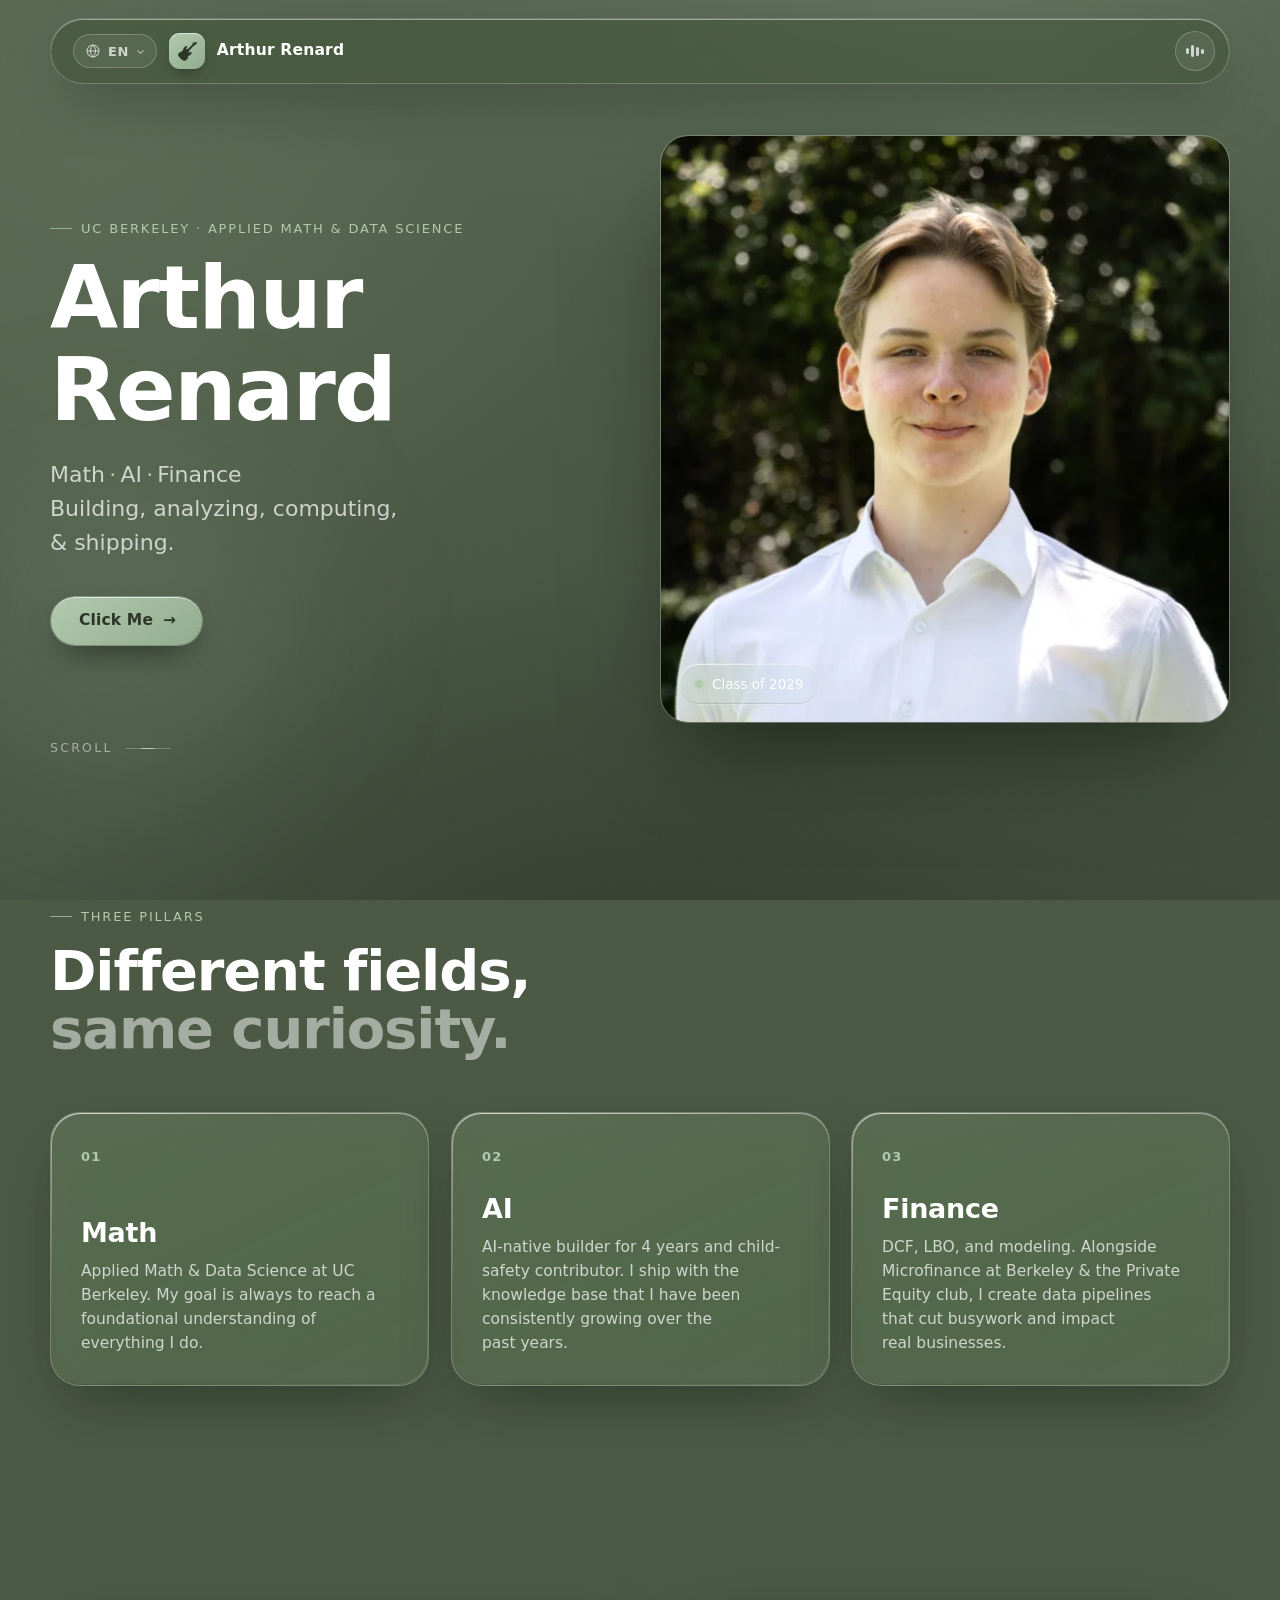
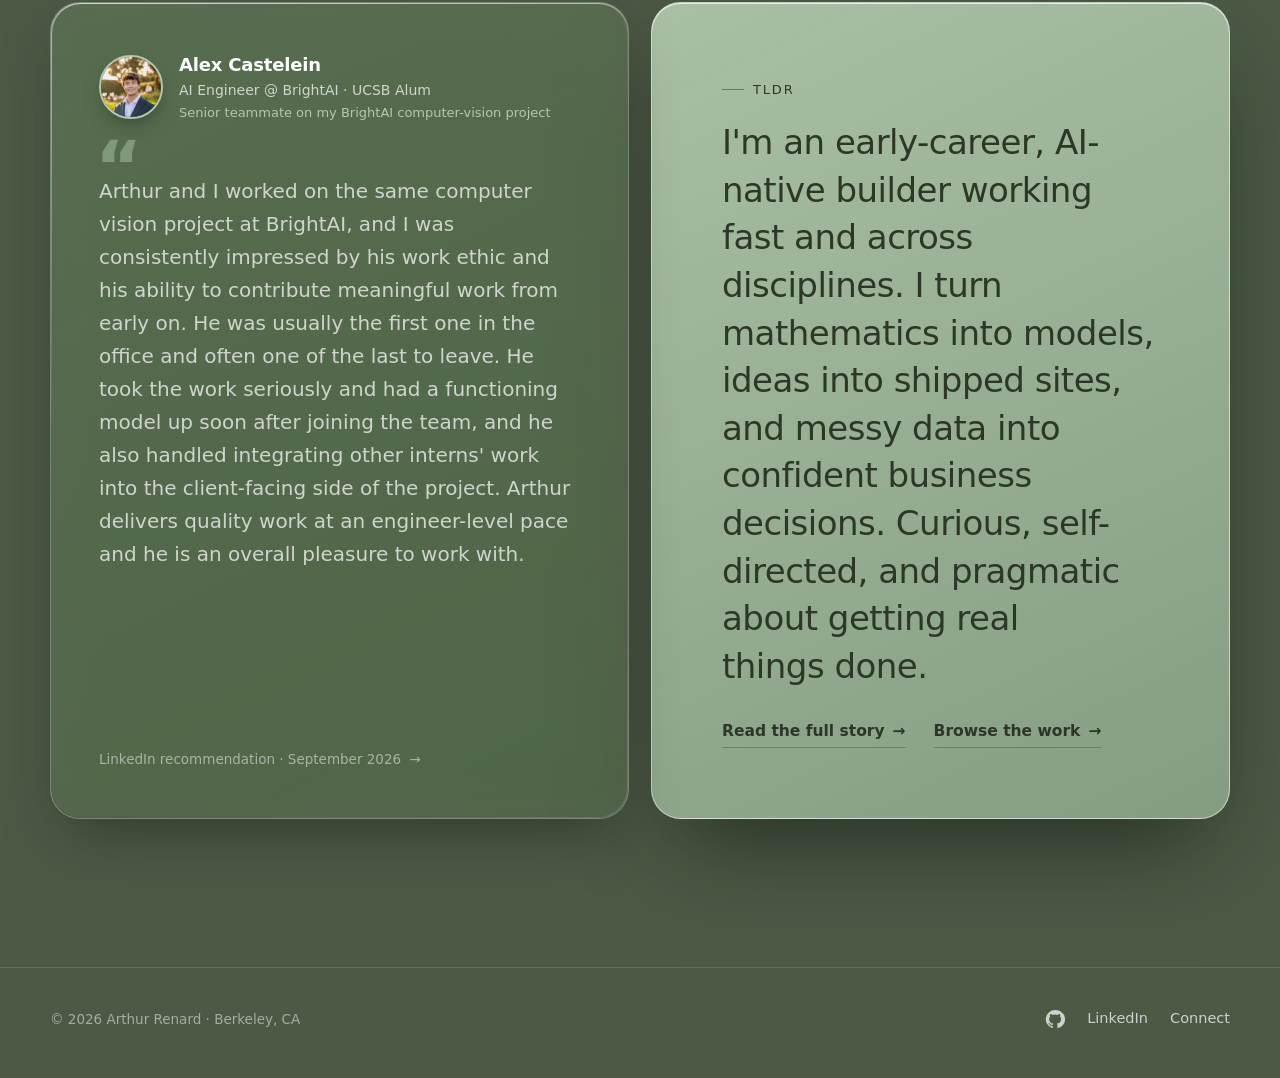
==== commit a340c707: "Music: switch the track to "Hooligans" by Michael Ramir C. - New loop: "Hooligans" by Michael Ramir " ====
--- a/index.html
+++ b/index.html
@@ -259,6 +259,6 @@
   <script src="router.js?v=3"></script>
   <script src="motion.js?v=2"></script>
   <script src="morph.js?v=2"></script>
-  <script src="sound.js?v=2"></script>
+  <script src="sound.js?v=3"></script>
 </body>
 </html>
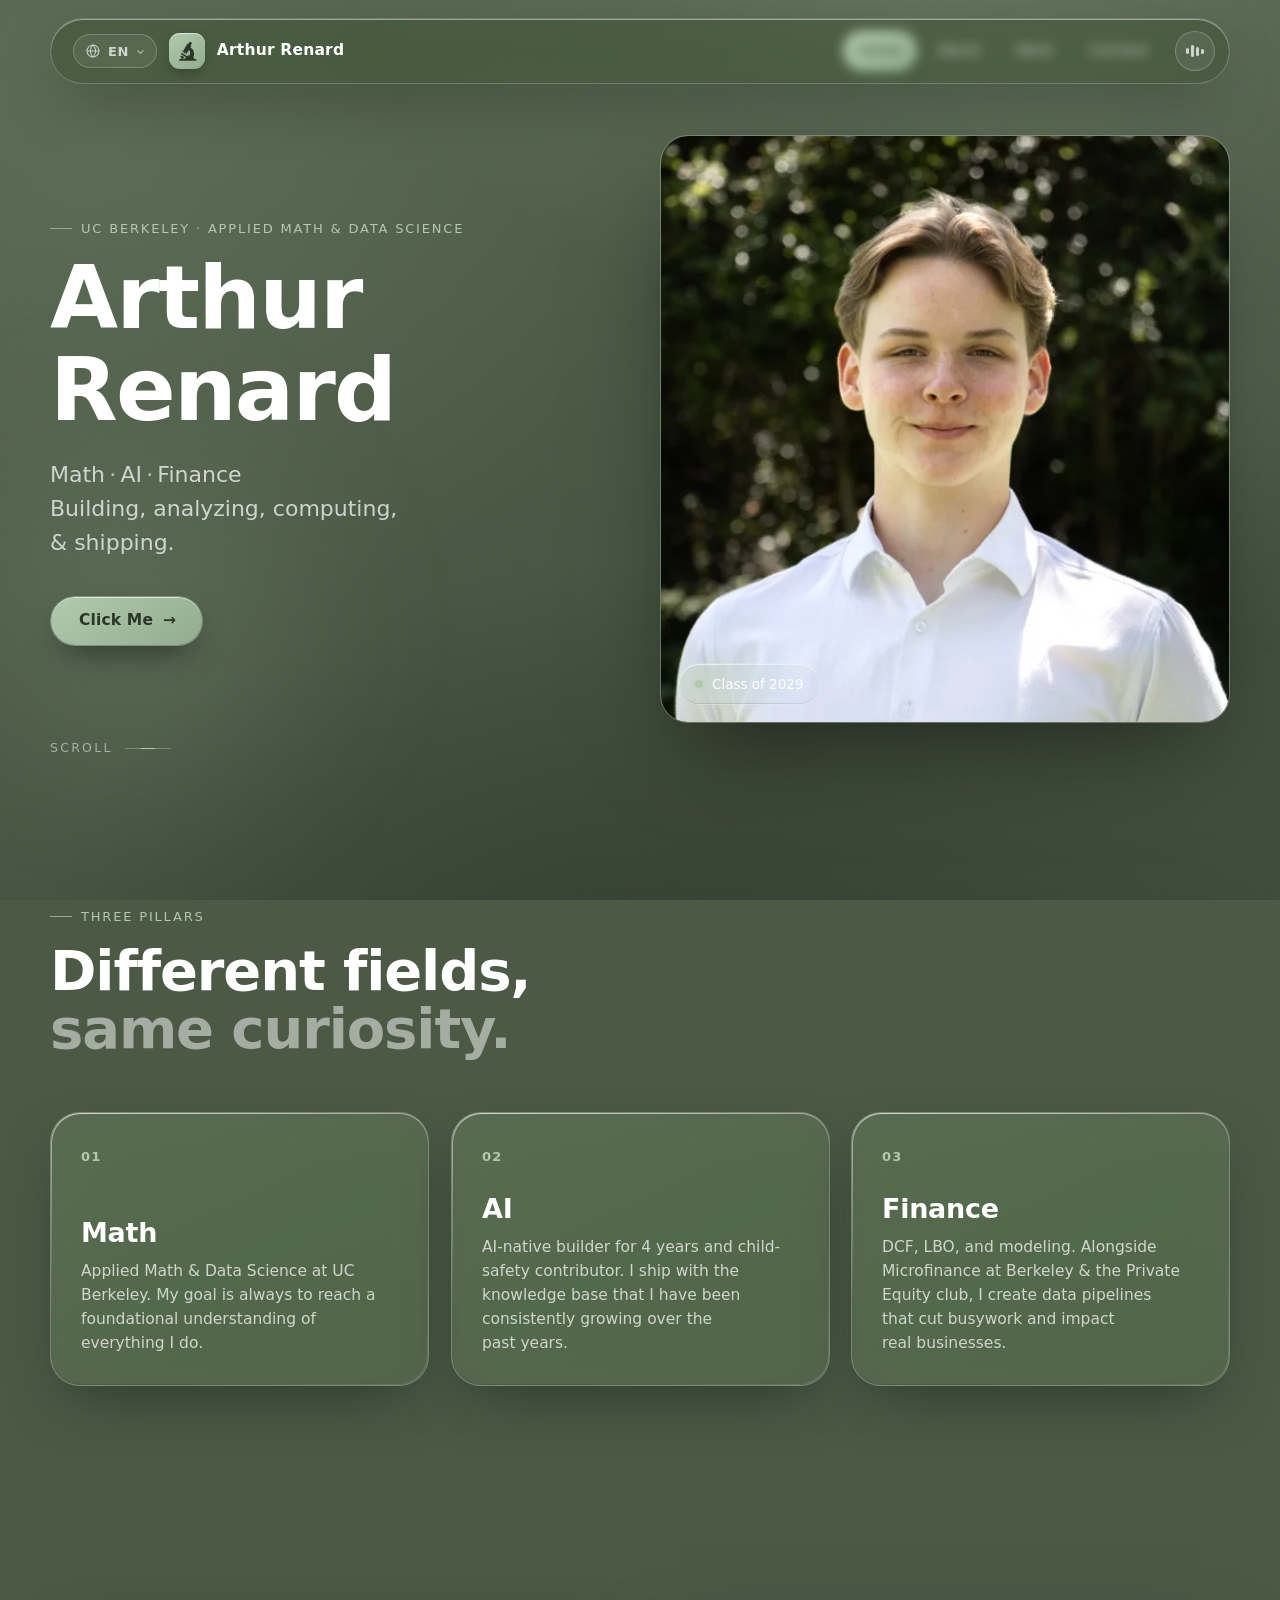
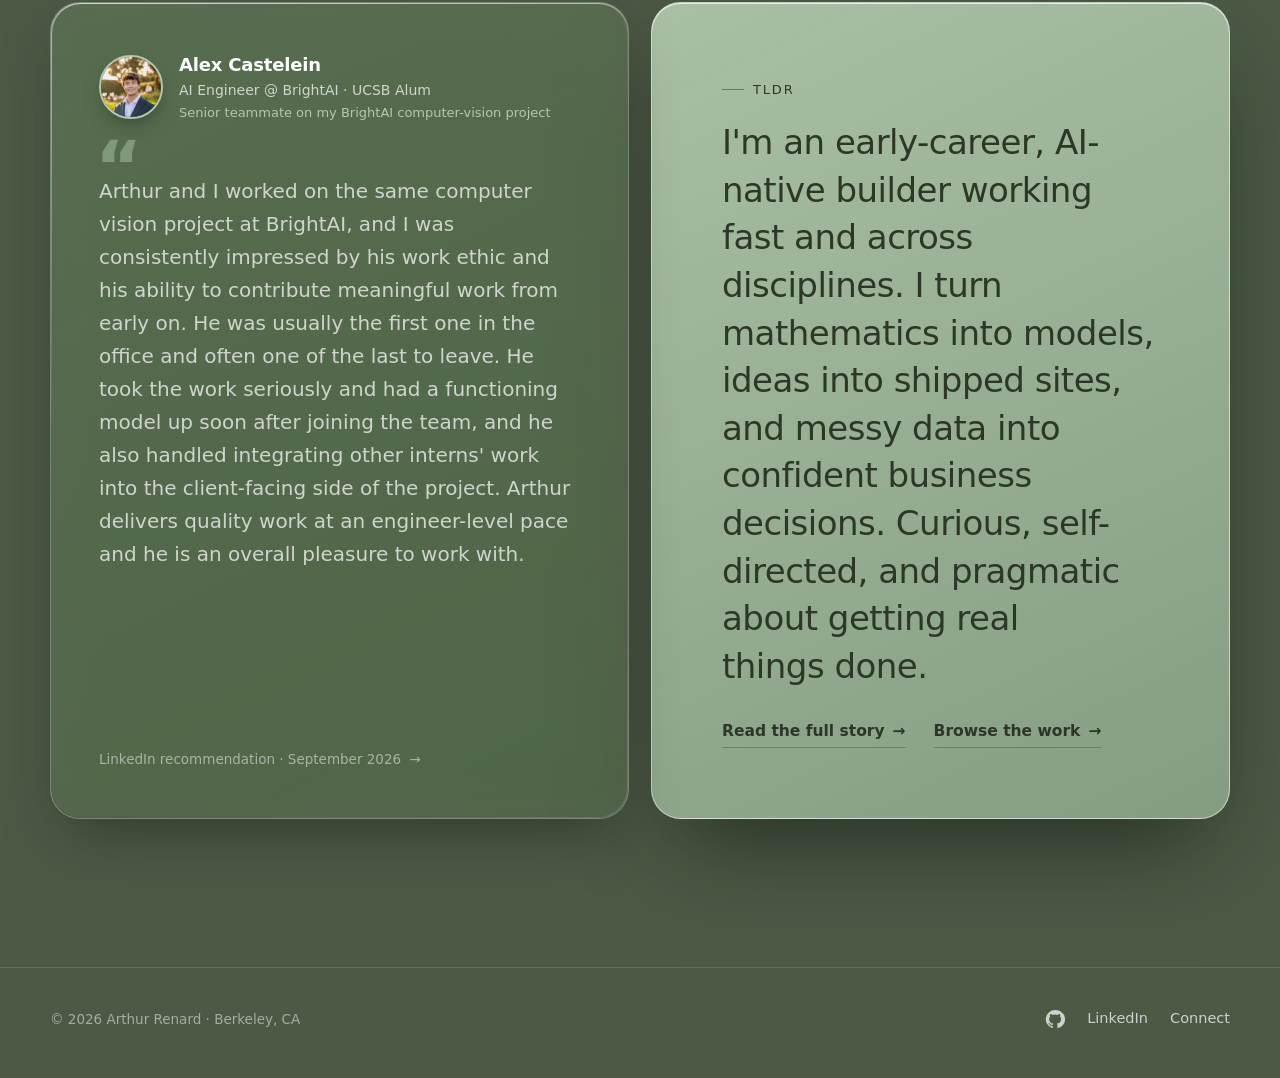
==== commit 9b48200b: "Point GitHub links at github.com/arthurrenard The footer GitHub icon on every page (and the homepage" ====
--- a/index.html
+++ b/index.html
@@ -44,7 +44,7 @@
     "alumniOf": { "@type": "CollegeOrUniversity", "name": "University of California, Berkeley" },
     "knowsAbout": ["Artificial Intelligence", "Mathematics", "Finance", "Machine Learning", "Data Science", "Large Language Models"],
     "sameAs": [
-      "https://github.com/arthur-r-bot",
+      "https://github.com/arthurrenard",
       "https://www.linkedin.com/in/arthur-m-renard"
     ]
   }
@@ -242,7 +242,7 @@
     <div class="wrap">
       <div class="copy">© 2026 Arthur Renard · Berkeley, CA</div>
       <div class="f-links">
-        <a href="https://github.com/arthur-r-bot" target="_blank" rel="noopener" aria-label="GitHub" class="f-icon">
+        <a href="https://github.com/arthurrenard" target="_blank" rel="noopener" aria-label="GitHub" class="f-icon">
           <svg viewBox="0 0 24 24" fill="currentColor" aria-hidden="true">
             <path d="M12 1.27a11 11 0 0 0-3.48 21.46c.55.1.75-.24.75-.53v-1.87c-3.06.67-3.7-1.3-3.7-1.3-.5-1.28-1.23-1.62-1.23-1.62-1-.69.08-.67.08-.67 1.11.08 1.7 1.15 1.7 1.15.98 1.69 2.58 1.2 3.21.92.1-.72.39-1.2.7-1.48-2.44-.28-5.01-1.23-5.01-5.46 0-1.2.43-2.19 1.14-2.96-.11-.28-.5-1.4.11-2.92 0 0 .93-.3 3.05 1.13a10.5 10.5 0 0 1 5.56 0c2.12-1.43 3.05-1.13 3.05-1.13.61 1.52.22 2.64.11 2.92.71.77 1.14 1.76 1.14 2.96 0 4.24-2.58 5.18-5.03 5.45.4.34.75 1.01.75 2.04v3.02c0 .29.2.64.76.53A11 11 0 0 0 12 1.27Z"></path>
           </svg>
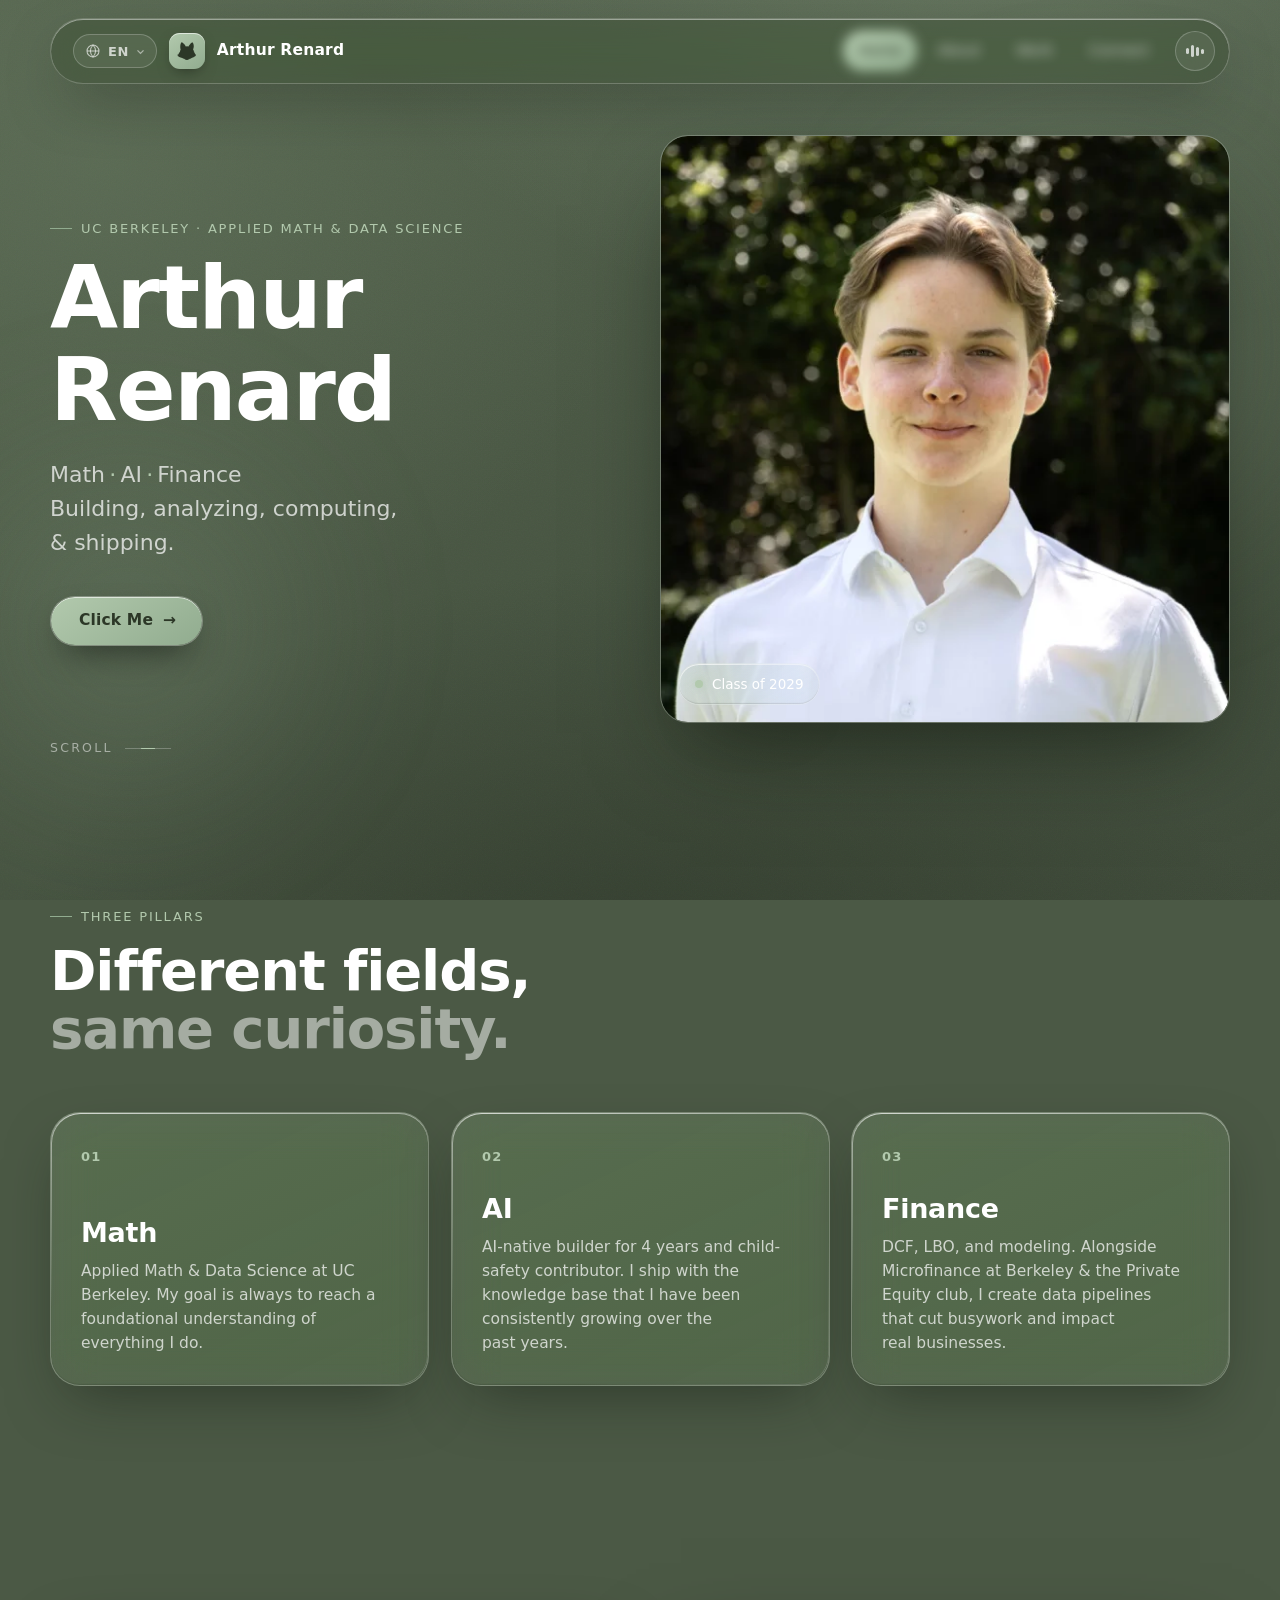
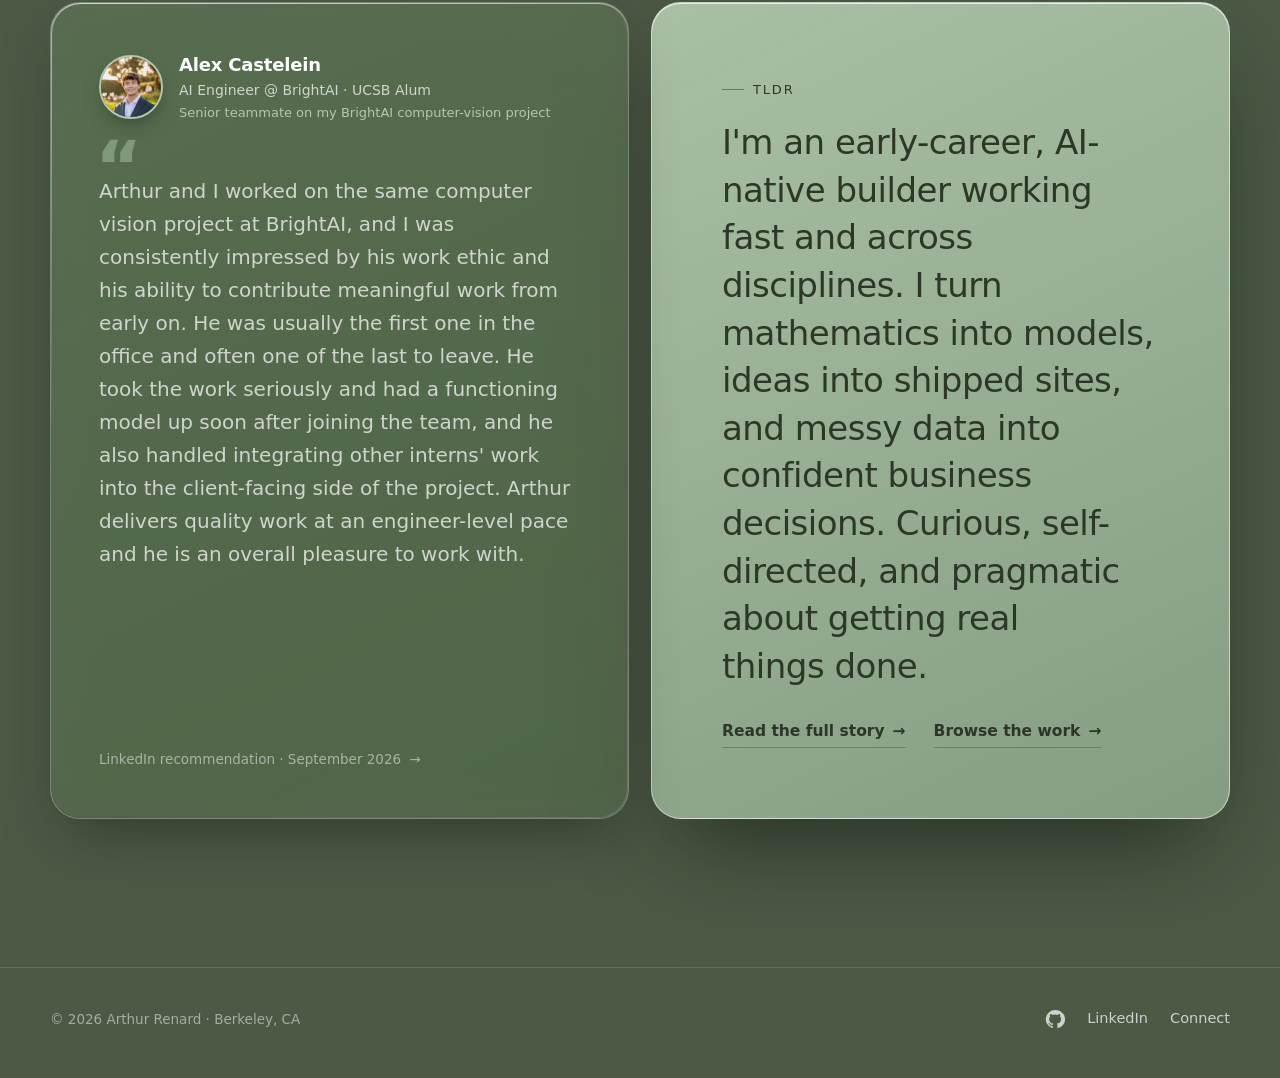
==== commit b833635e: "Work: MFB x Johnson & Johnson is being set up for next semester The Microfinance at Berkeley paragra" ====
--- a/index.html
+++ b/index.html
@@ -255,7 +255,7 @@
 
   <script src="image-slot.js"></script>
   <script src="app.js?v=3"></script>
-  <script src="i18n.js?v=2"></script>
+  <script src="i18n.js?v=3"></script>
   <script src="router.js?v=3"></script>
   <script src="motion.js?v=2"></script>
   <script src="morph.js?v=2"></script>
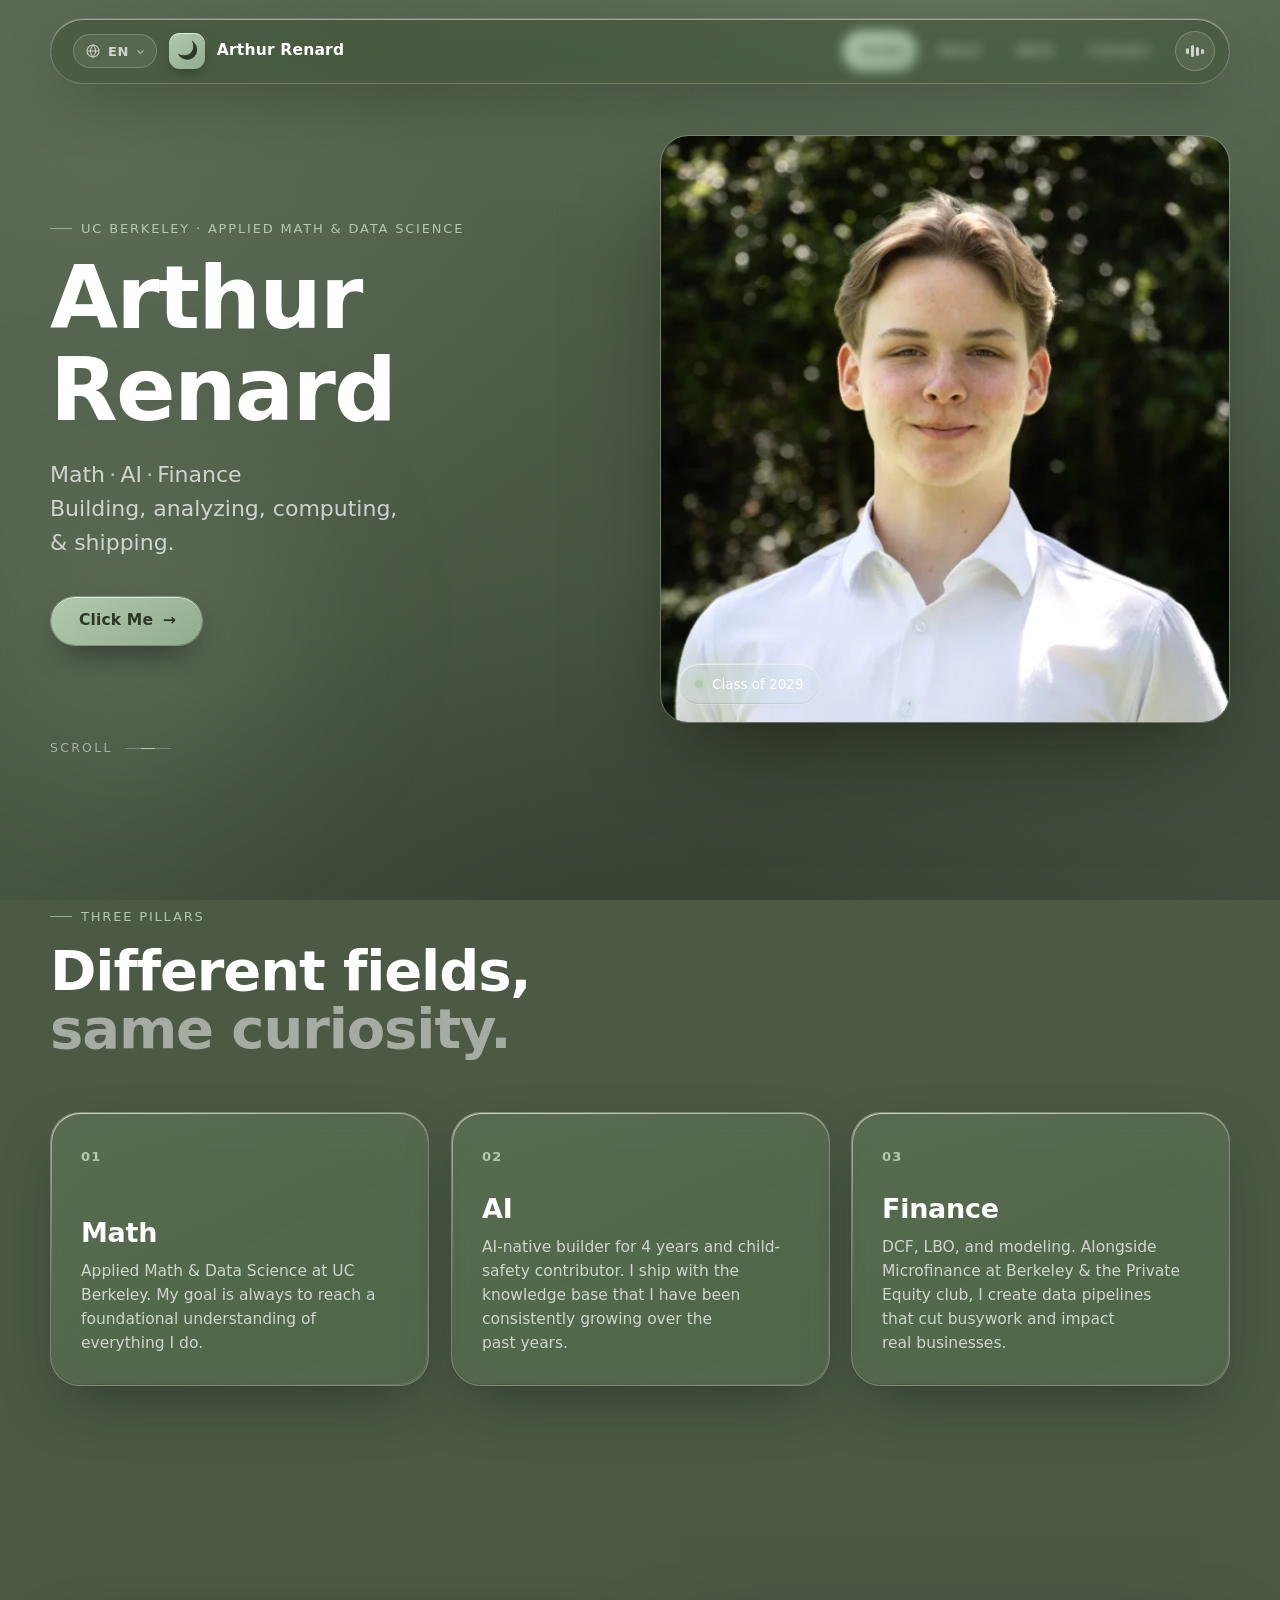
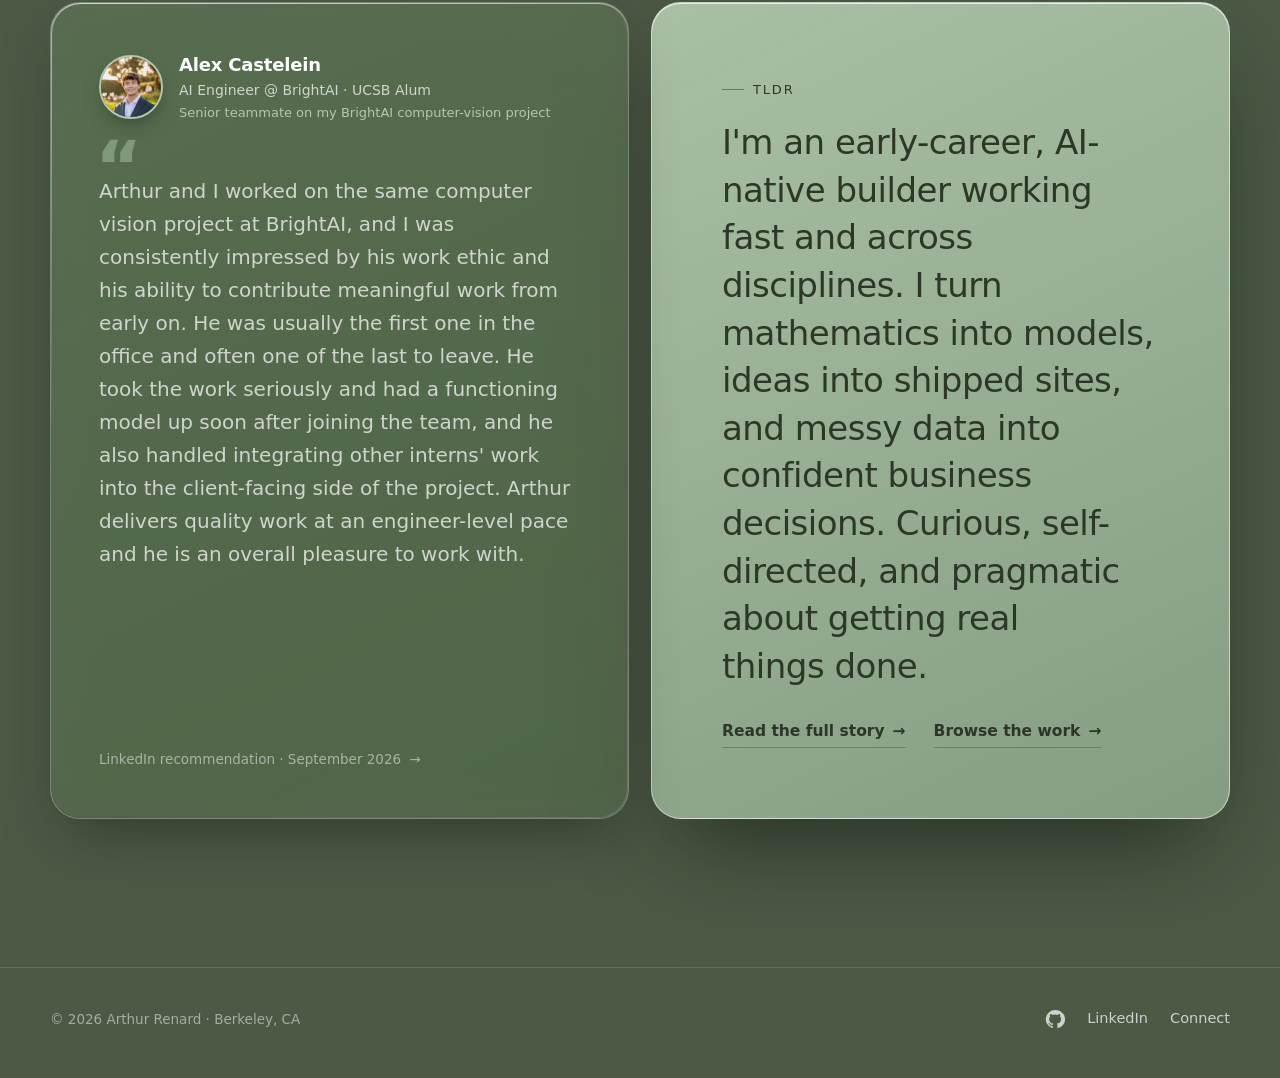
==== commit 055acd03: "Work: add STRANDED, a playable 3D survival game New project 04 on the Work page, right after the thr" ====
--- a/index.html
+++ b/index.html
@@ -50,7 +50,7 @@
   }
   </script>
 
-  <link rel="stylesheet" href="styles.css?v=3" />
+  <link rel="stylesheet" href="styles.css?v=4" />
   <style id="tweak-overrides">
     /* Horizontal-drift controls (driven by the Tweaks panel) */
     /* Defaults match the saved Tweaks below, so the hero looks the same
--- a/styles.css
+++ b/styles.css
@@ -1064,6 +1064,7 @@
 .project-points strong { color: var(--white); font-weight: 600; }
 
 .tag-row { display: flex; flex-wrap: wrap; gap: 9px; }
+.project-actions { display: flex; flex-wrap: wrap; gap: 12px; margin-top: 22px; }
 .chip {
   font-size: 13px;
   white-space: nowrap;
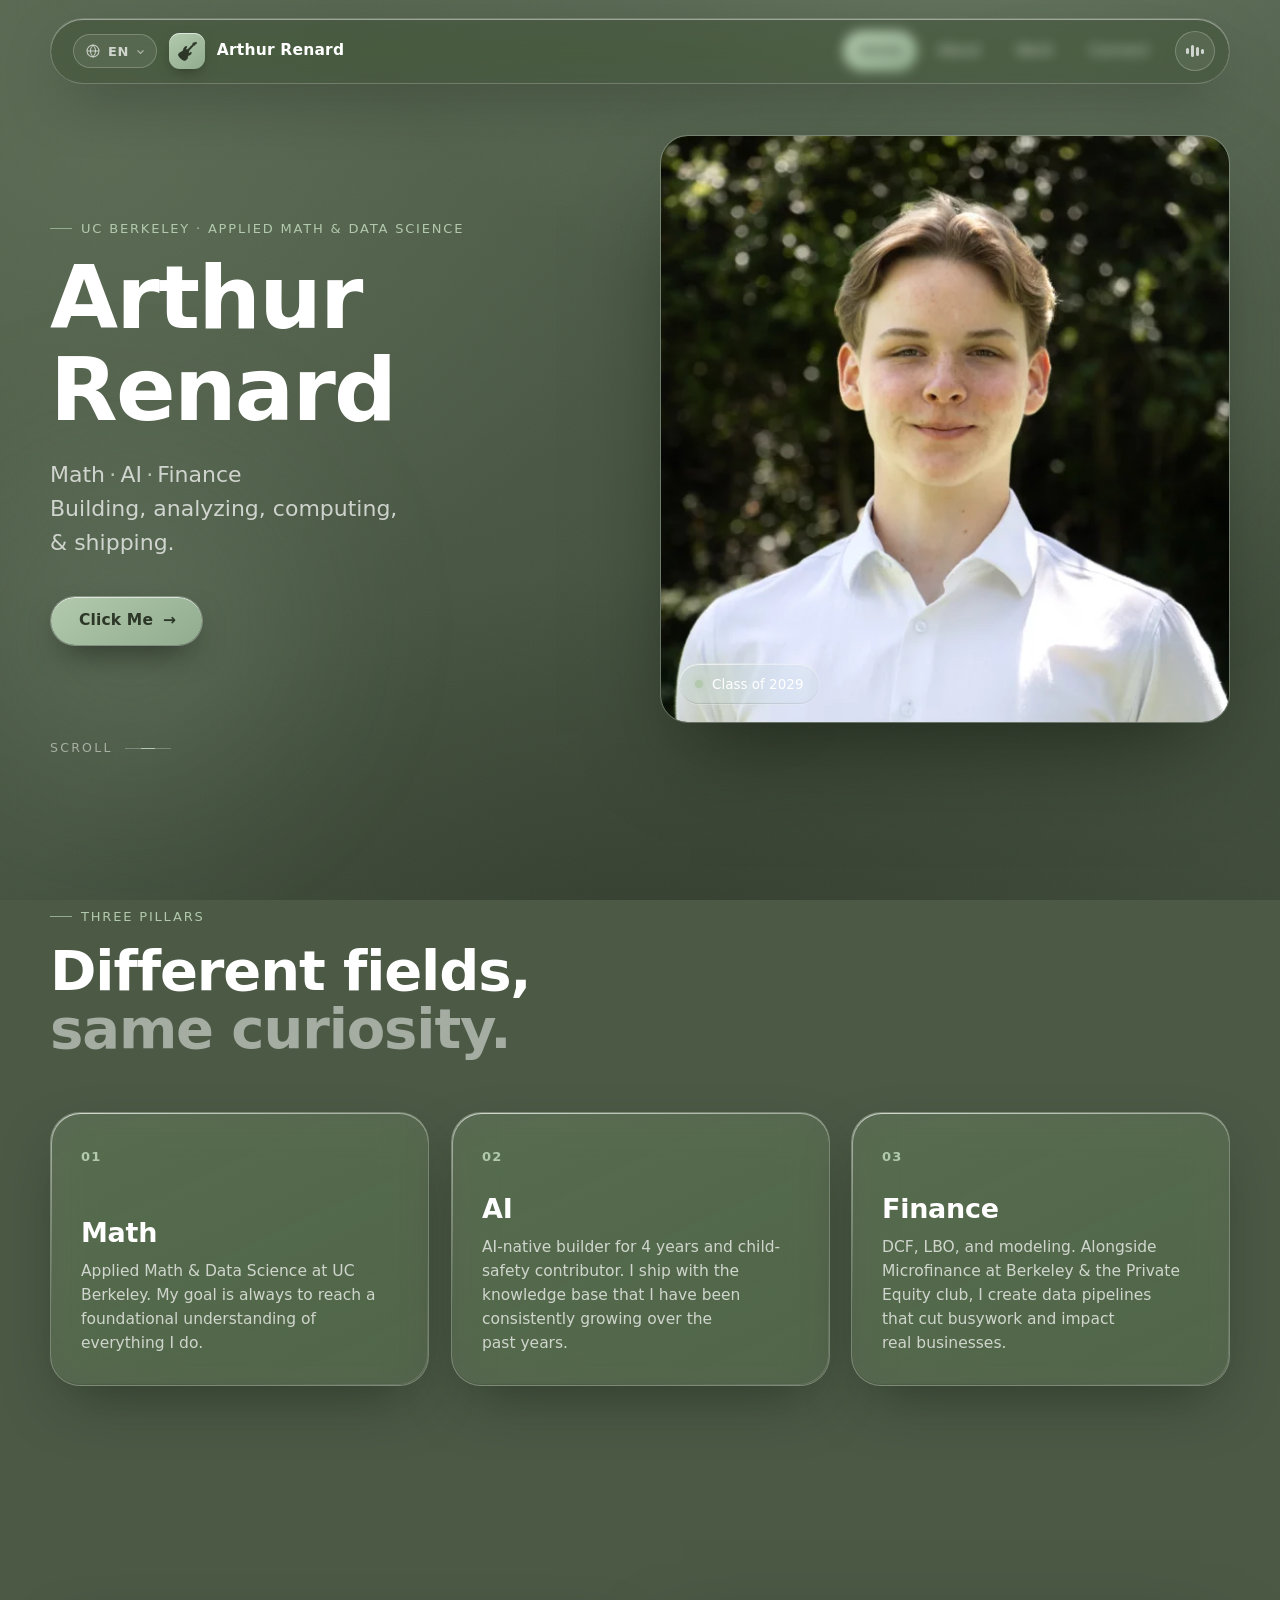
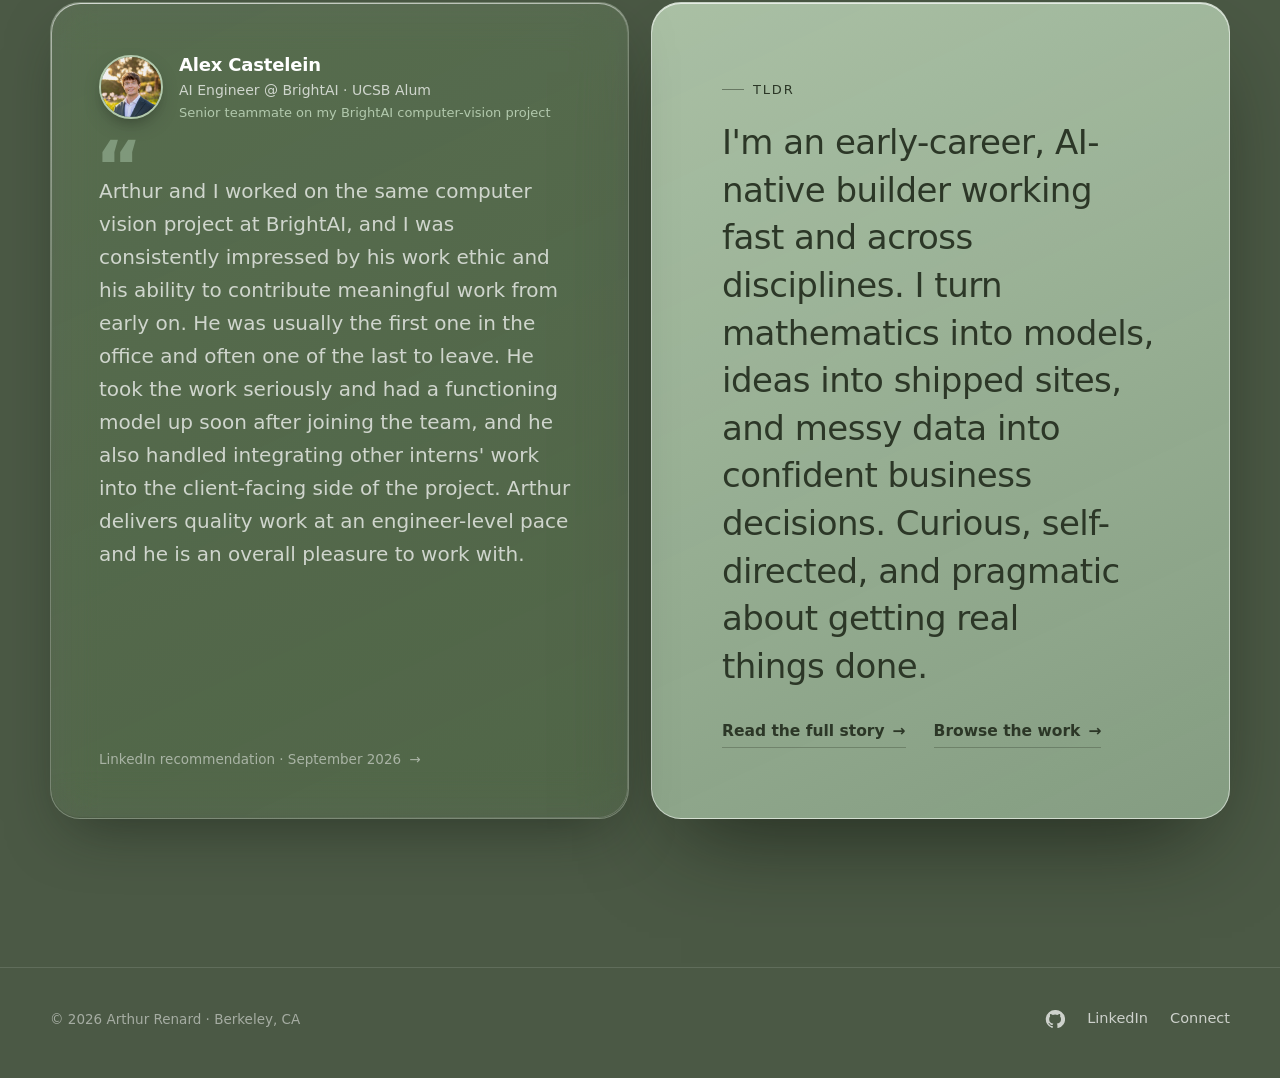
==== commit f9abab5a: "Merge pull request #9 from arthurrenard/mfb-setup Work: MFB × J&J AI consulting is being set up for " ====
--- a/index.html
+++ b/index.html
@@ -50,7 +50,7 @@
   }
   </script>
 
-  <link rel="stylesheet" href="styles.css?v=4" />
+  <link rel="stylesheet" href="styles.css?v=3" />
   <style id="tweak-overrides">
     /* Horizontal-drift controls (driven by the Tweaks panel) */
     /* Defaults match the saved Tweaks below, so the hero looks the same
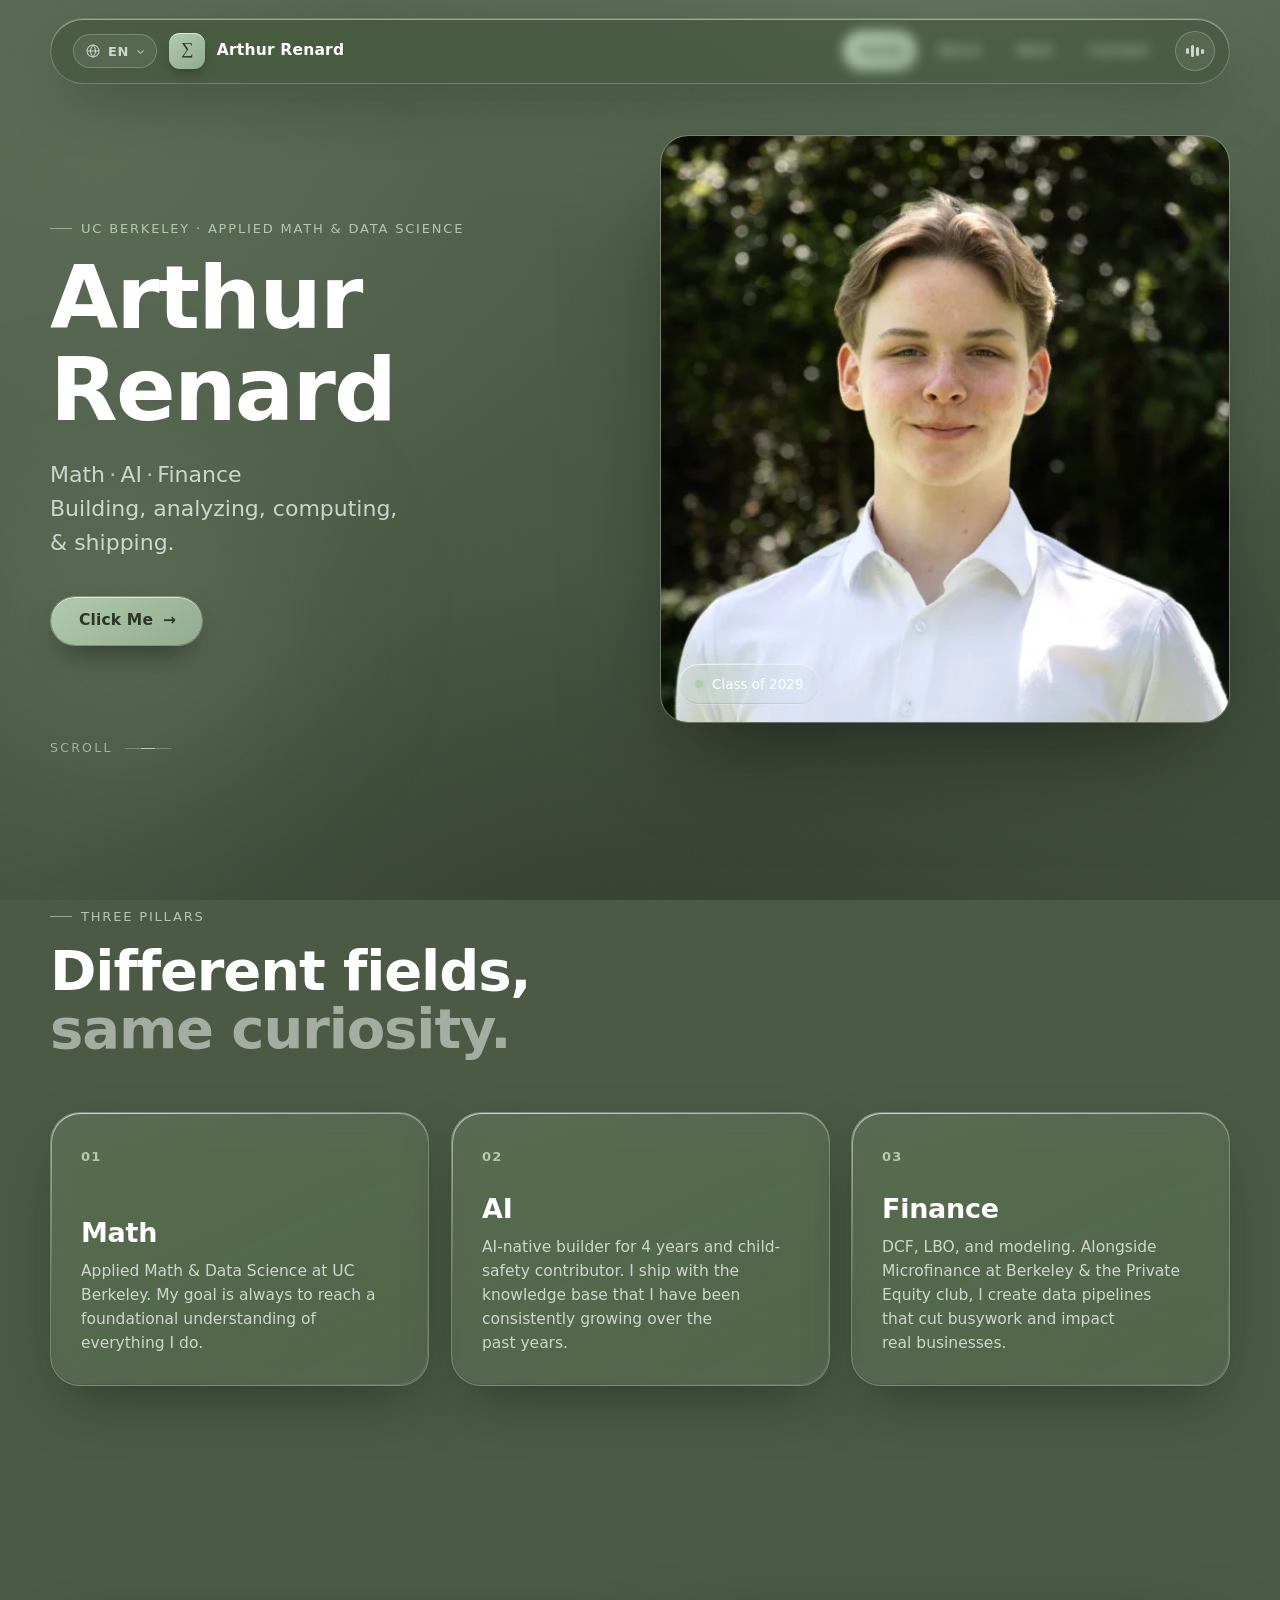
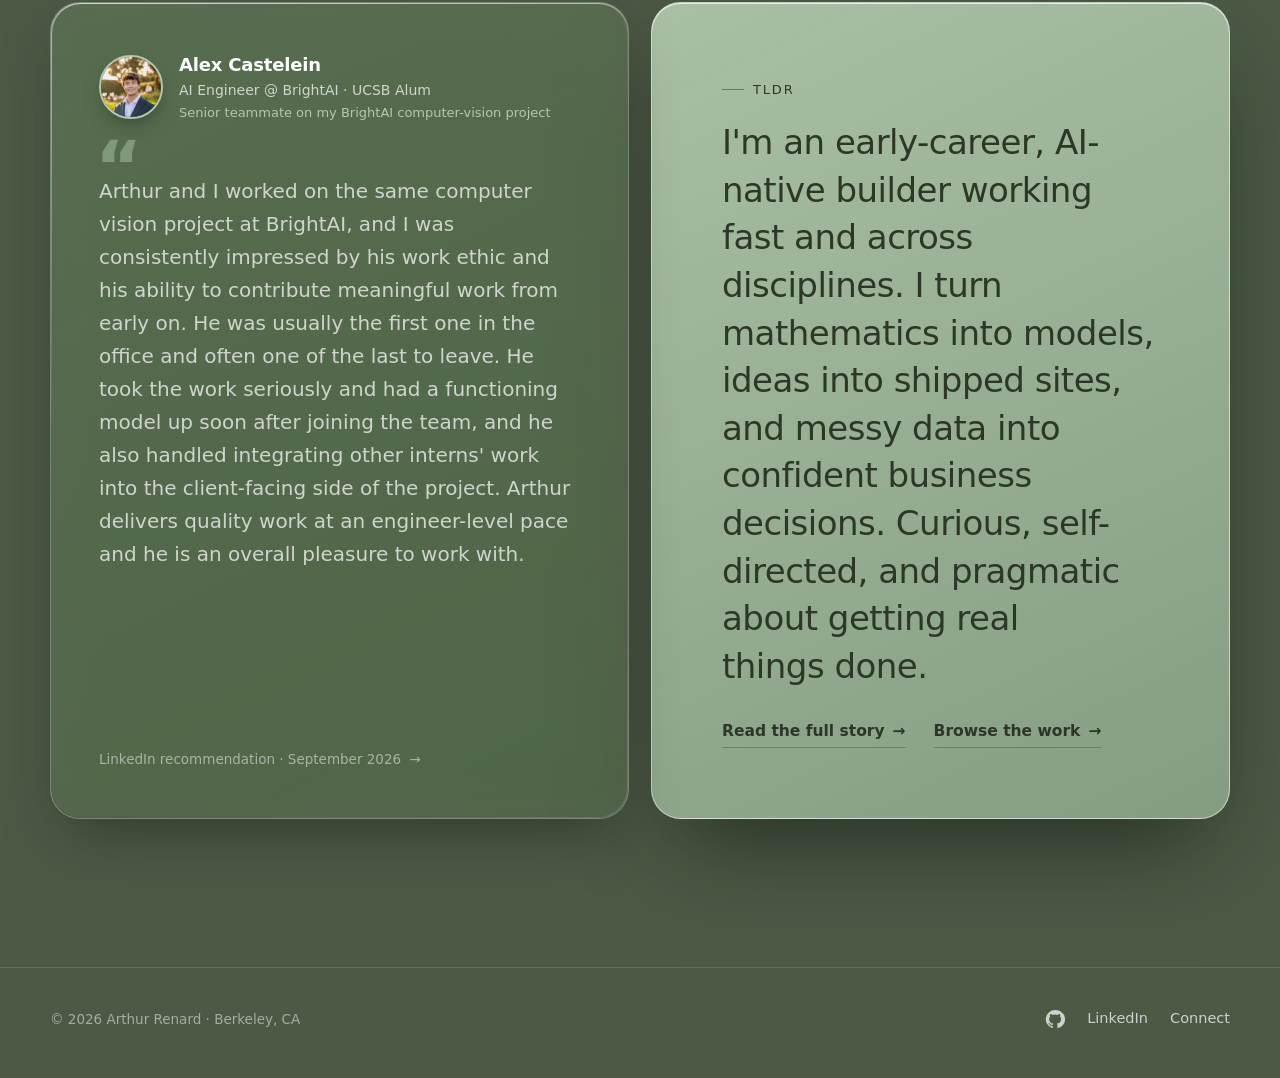
==== commit af41aa34: "Merge pull request #10 from arthurrenard/add-stranded-game Work: add STRANDED, a playable 3D surviva" ====
--- a/index.html
+++ b/index.html
@@ -50,7 +50,7 @@
   }
   </script>
 
-  <link rel="stylesheet" href="styles.css?v=3" />
+  <link rel="stylesheet" href="styles.css?v=4" />
   <style id="tweak-overrides">
     /* Horizontal-drift controls (driven by the Tweaks panel) */
     /* Defaults match the saved Tweaks below, so the hero looks the same
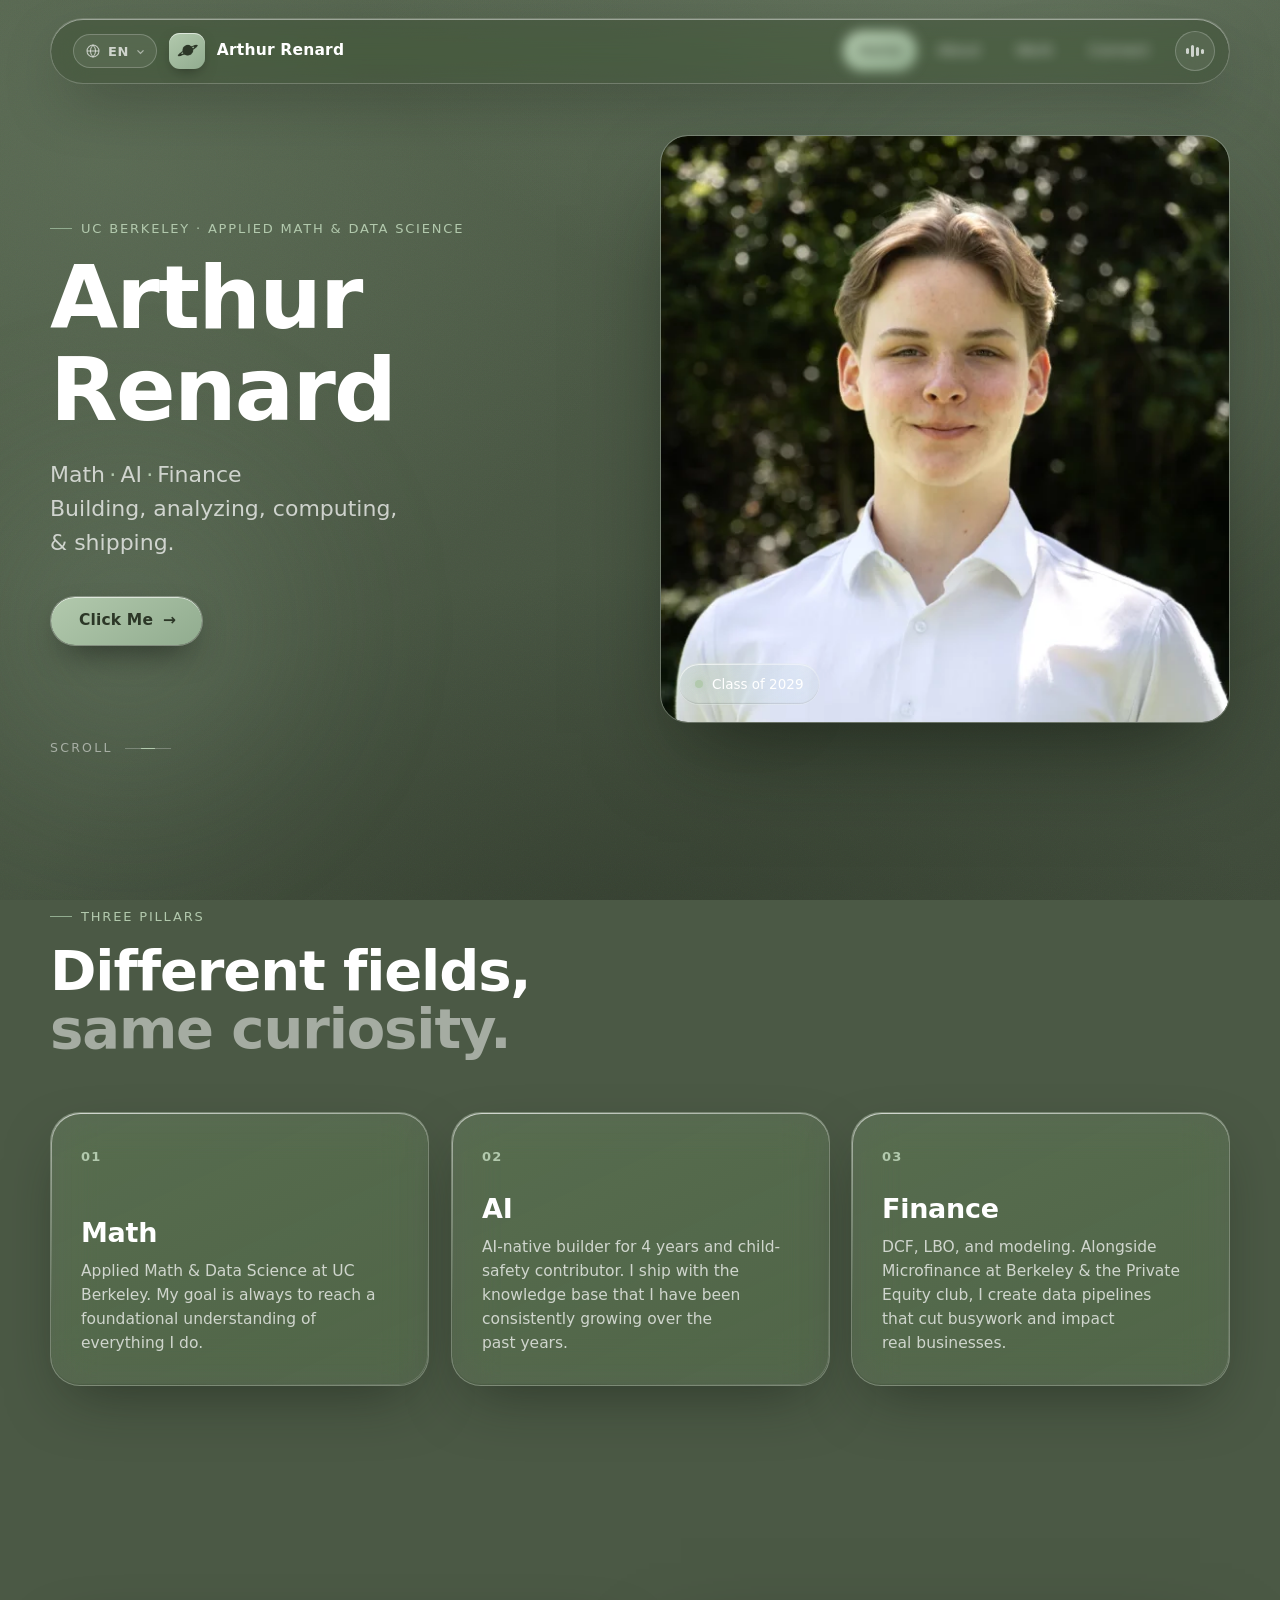
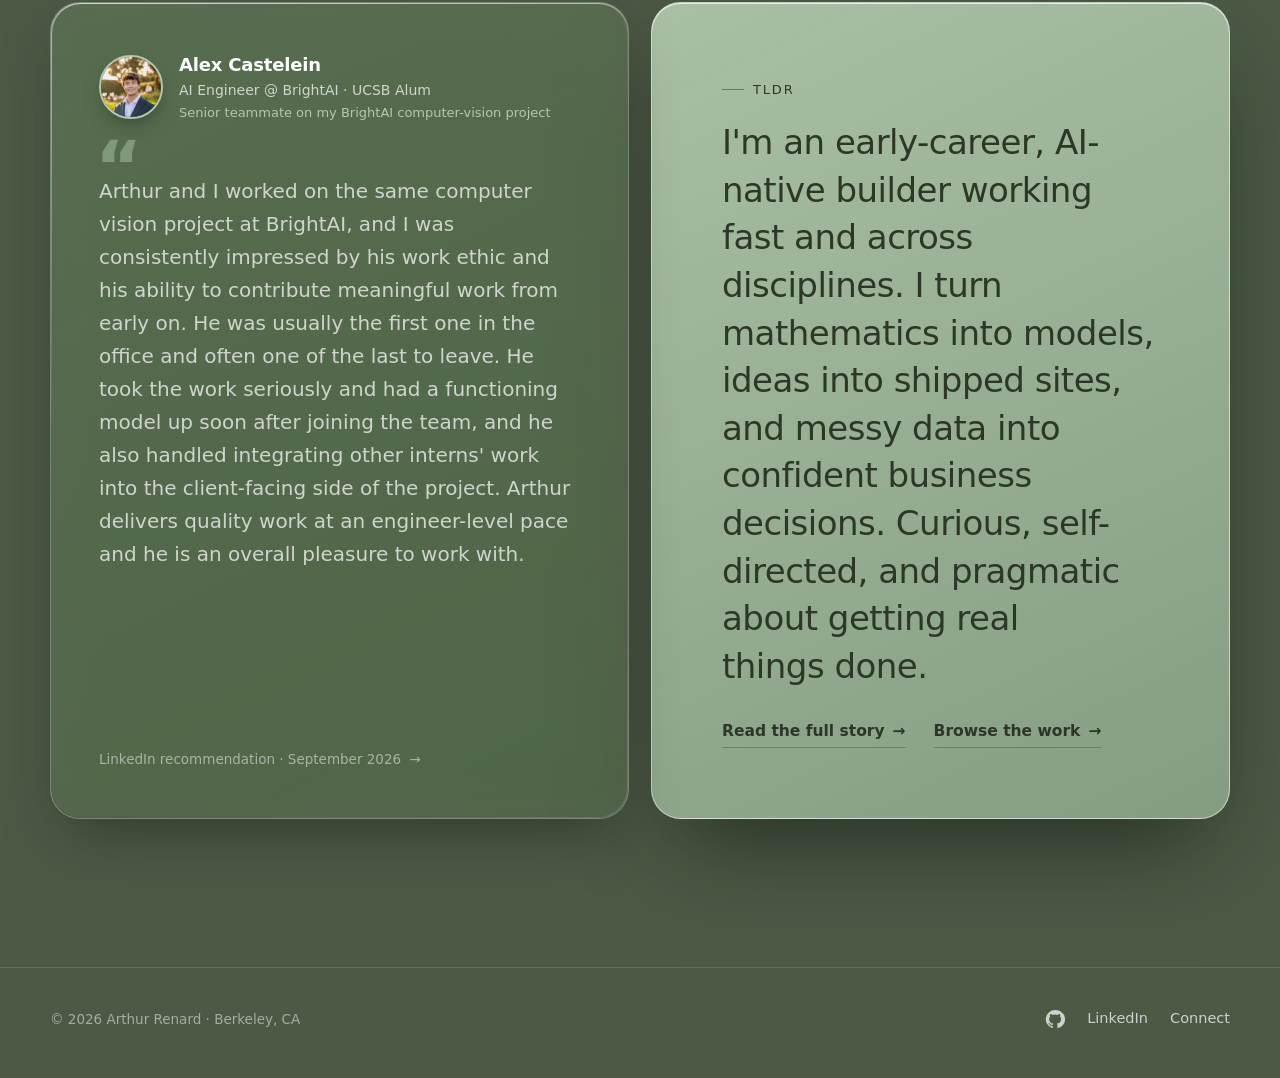
==== commit 2fadfbec: "Work: STRANDED is multiplayer now, with engineering details The STRANDED card now says multiplayer i" ====
--- a/index.html
+++ b/index.html
@@ -50,7 +50,7 @@
   }
   </script>
 
-  <link rel="stylesheet" href="styles.css?v=4" />
+  <link rel="stylesheet" href="styles.css?v=5" />
   <style id="tweak-overrides">
     /* Horizontal-drift controls (driven by the Tweaks panel) */
     /* Defaults match the saved Tweaks below, so the hero looks the same
@@ -255,7 +255,7 @@
 
   <script src="image-slot.js"></script>
   <script src="app.js?v=3"></script>
-  <script src="i18n.js?v=3"></script>
+  <script src="i18n.js?v=4"></script>
   <script src="router.js?v=3"></script>
   <script src="motion.js?v=2"></script>
   <script src="morph.js?v=2"></script>
--- a/styles.css
+++ b/styles.css
@@ -1132,6 +1132,35 @@
 }
 .stat-label { font-size: 15px; color: var(--white-soft); max-width: 24ch; line-height: 1.4; }
 
+/* A strip of small stats (spec sheet), e.g. the STRANDED card */
+.project-specs {
+  margin-top: 30px;
+  margin-left: calc(200px + clamp(24px, 4vw, 60px));
+  display: grid;
+  grid-template-columns: repeat(4, minmax(0, 1fr));
+  gap: 14px;
+  max-width: 760px;
+}
+.spec { padding: 18px 20px; border-radius: var(--radius-md); }
+@media (max-width: 1000px) { .project-specs { grid-template-columns: repeat(2, minmax(0, 1fr)); max-width: 480px; } }
+.spec-num {
+  font-size: clamp(26px, 3vw, 34px);
+  font-weight: 600;
+  letter-spacing: -0.02em;
+  line-height: 1.1;
+  color: var(--sage-light);
+  white-space: nowrap;
+}
+.spec-label { margin-top: 6px; font-size: 13.5px; line-height: 1.35; color: var(--white-soft); }
+.project-intro .project-sub {
+  margin: 4px 0 12px;
+  font-size: 13px;
+  font-weight: 600;
+  letter-spacing: 0.12em;
+  text-transform: uppercase;
+  color: var(--sage-light);
+}
+
 /* Honors */
 .honors-row { display: flex; flex-wrap: wrap; gap: 14px; }
 .honor {
@@ -1150,6 +1179,7 @@
   .project-meta { flex-direction: row; align-items: center; }
   .project-shots { grid-template-columns: 1fr; margin-left: 0; }
   .project-stat { margin-left: 0; }
+  .project-specs { margin-left: 0; grid-template-columns: repeat(2, minmax(0, 1fr)); }
 }
 
 /* ===========================================================
